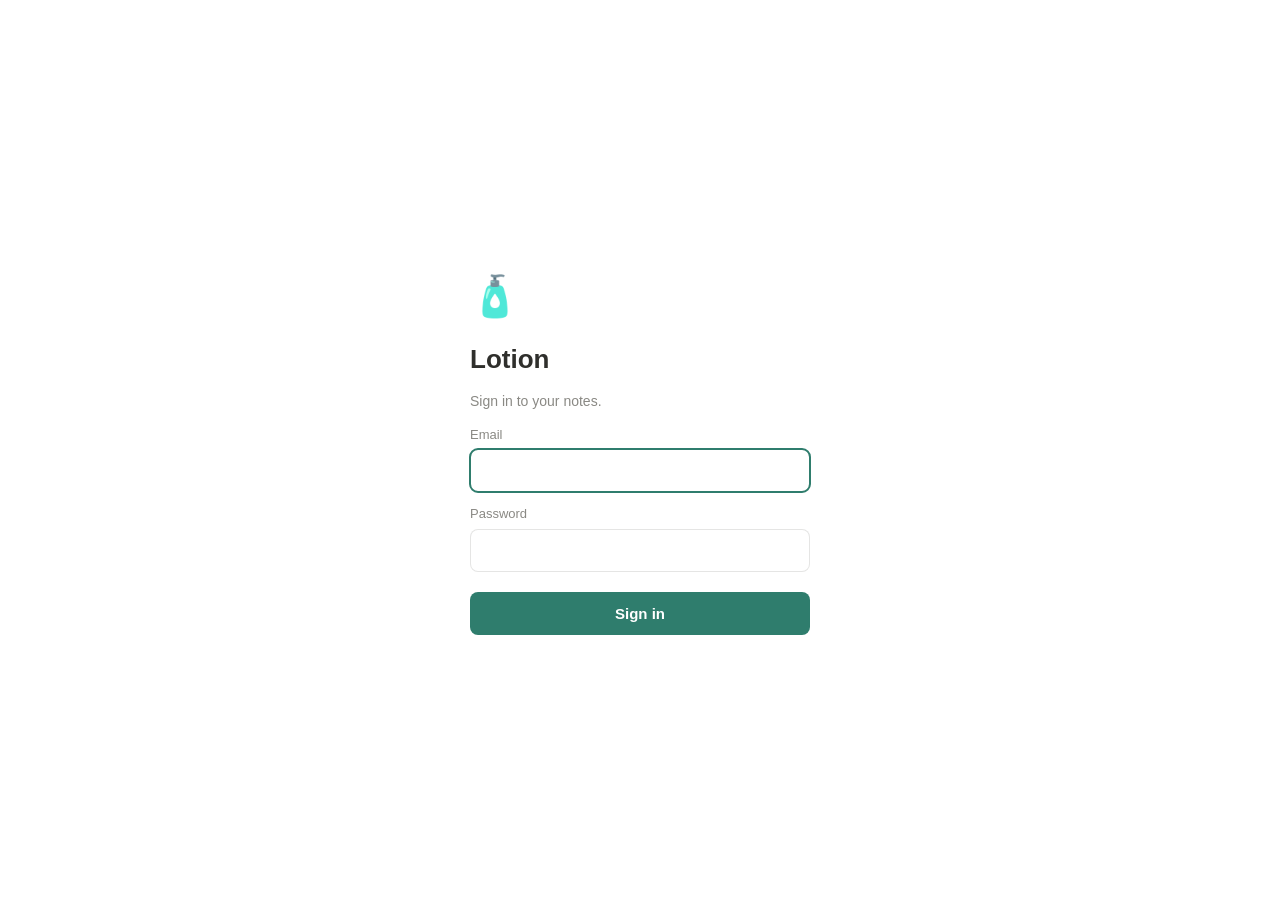
==== index.html @ e7ebaffa "Update Lotion app" ====
<!doctype html>
<html lang="en">
  <head>
    <meta charset="UTF-8" />
    <meta name="viewport" content="width=device-width, initial-scale=1.0" />
    <link rel="icon" href="data:image/svg+xml,<svg xmlns='http://www.w3.org/2000/svg' viewBox='0 0 100 100'><text y='.9em' font-size='90'>🧴</text></svg>" />
    <title>Lotion</title>
    <script>
      try {
        const t = localStorage.getItem('lotion-theme');
        const dark = t ? t === 'dark' : matchMedia('(prefers-color-scheme: dark)').matches;
        document.documentElement.dataset.theme = dark ? 'dark' : 'light';
      } catch {}
    </script>
    <script type="module" crossorigin src="./assets/index-BxfhV-ld.js"></script>
    <link rel="stylesheet" crossorigin href="./assets/index-BoTE_KKt.css">
  </head>
  <body>
    <div id="root"></div>
  </body>
</html>
---- assets/index-BoTE_KKt.css ----
:root{--bg:#fff;--sidebar:#f7f7f5;--text:#2f2f2c;--muted:#8a8984;--hover:#37352f12;--active:#37352f1c;--border:#37352f21;--accent:#2f7d6d;--mark:#fdecc8;--code-bg:#f4f3f0;--shadow:0 8px 28px #0f0f0f24, 0 0 0 1px #0f0f0f0f;--danger:#d1453b;--lightningcss-light:initial;--lightningcss-dark: ;color-scheme:light}:root[data-theme=dark]{--bg:#1d1d1c;--sidebar:#252524;--text:#e8e6e1;--muted:#94928c;--hover:#ffffff0f;--active:#ffffff1a;--border:#ffffff1f;--accent:#5cc0a8;--mark:#5a4a1e;--code-bg:#2b2b29;--shadow:0 8px 28px #00000080, 0 0 0 1px #ffffff14;--danger:#ef7066;--lightningcss-light: ;--lightningcss-dark:initial;color-scheme:dark}*{box-sizing:border-box}html,body,#root{height:100%;margin:0}body{background:var(--bg);color:var(--text);-webkit-font-smoothing:antialiased;font:15px/1.55 -apple-system,BlinkMacSystemFont,Segoe UI,Roboto,Helvetica,Arial,sans-serif}button{font:inherit;color:inherit;cursor:pointer;background:0 0;border:0;padding:0}kbd{color:var(--muted);border:1px solid var(--border);border-radius:4px;padding:0 4px;font:11px ui-monospace,monospace}.app{height:100%;display:flex}.sidebar{background:var(--sidebar);border-right:1px solid var(--border);-webkit-user-select:none;user-select:none;flex-shrink:0;width:260px;padding:10px 6px 40px;font-size:14px;overflow-y:auto}.sidebar-head{justify-content:space-between;align-items:center;padding:4px 8px 10px;display:flex}.brand{font-weight:650}.side-btn{width:100%;color:var(--muted);border-radius:6px;align-items:center;gap:6px;padding:4px 10px;display:flex}.side-btn:hover{background:var(--hover)}.side-btn kbd{margin-left:auto}.side-label{color:var(--muted);padding:16px 10px 4px;font-size:12px;font-weight:600}.tree,.tree ul{margin:0;padding:0;list-style:none}.tree-row{cursor:pointer;border-radius:6px;align-items:center;gap:4px;height:30px;padding-right:4px;display:flex;position:relative}.tree-row:hover{background:var(--hover)}.tree-row.active{background:var(--active);font-weight:550}.tree-row.dragging{opacity:.4}.tree-row.drop-inside{background:color-mix(in srgb, var(--accent) 22%, transparent)}.tree-row.drop-before{box-shadow:inset 0 2px 0 var(--accent)}.tree-row.drop-after{box-shadow:inset 0 -2px 0 var(--accent)}.tree-icon{text-align:center;flex-shrink:0;width:20px}.tree-title{white-space:nowrap;text-overflow:ellipsis;flex:1;min-width:0;overflow:hidden}.tree-empty{color:var(--muted);height:26px;font-size:13px;line-height:26px}.icon-btn{width:22px;height:22px;color:var(--muted);border-radius:4px;flex-shrink:0;place-items:center;font-size:15px;display:inline-grid}.icon-btn:hover{background:var(--active);color:var(--text)}.chevron span{font-size:18px;line-height:1;transition:transform .12s;display:inline-block}.row-actions{gap:2px;display:none}.tree-row:hover .row-actions,.tree-row:focus-within .row-actions{display:flex}.rename-input{min-width:0;font:inherit;color:inherit;background:var(--bg);border:1px solid var(--accent);border-radius:4px;outline:none;flex:1;padding:1px 4px}.menu{z-index:20;background:var(--bg);box-shadow:var(--shadow);border-radius:8px;min-width:150px;padding:4px;font-weight:400;position:absolute;top:30px;right:4px}.menu button{text-align:left;border-radius:5px;width:100%;padding:6px 10px;display:block}.menu button:hover{background:var(--hover)}.menu .danger{color:var(--danger)}.main{flex:1;min-width:0;overflow-y:auto}.crumbs{z-index:5;background:var(--bg);flex-wrap:wrap;padding:10px 16px;font-size:14px;display:flex;position:sticky;top:0}.crumbs button{border-radius:4px;padding:2px 6px}.crumbs button:hover{background:var(--hover)}.crumbs .sep{color:var(--muted);margin:0 2px}.page-body{max-width:760px;margin:0 auto;padding:48px 56px 30vh}.page-icon-row{min-height:32px;position:relative}.page-icon{border-radius:8px;padding:2px 4px;font-size:64px;line-height:1.1}.page-icon:hover{background:var(--hover)}.ghost-btn{color:var(--muted);opacity:0;border-radius:6px;padding:4px 8px;font-size:14px;transition:opacity .15s}.page-body:hover .ghost-btn,.ghost-btn:focus{opacity:1}.ghost-btn:hover{background:var(--hover)}.emoji-picker{z-index:20;background:var(--bg);width:320px;box-shadow:var(--shadow);border-radius:10px;grid-template-columns:repeat(8,1fr);gap:2px;padding:8px;display:grid;position:absolute;top:100%;left:0}.emoji-picker button{border-radius:6px;padding:3px 0;font-size:22px}.emoji-picker button:hover{background:var(--hover)}.emoji-picker .remove{color:var(--muted);grid-column:1/-1;padding:6px;font-size:13px}.title{resize:none;field-sizing:content;width:100%;color:var(--text);background:0 0;border:0;outline:none;margin:8px 0 12px;padding:0;font-family:inherit;font-size:40px;font-weight:700;line-height:1.2;display:block;overflow:hidden}.title::placeholder{color:var(--muted);opacity:.5}.loading,.empty{color:var(--muted);text-align:center;padding:60px}.btn{background:var(--accent);color:#fff;border-radius:8px;margin-top:8px;padding:8px 16px}.prose{outline:none;min-height:200px}.prose>*+*{margin-top:4px}.prose p{margin:0;padding:3px 0}.prose h1,.prose h2,.prose h3{margin:1.4em 0 4px;font-weight:650;line-height:1.3}.prose h1{font-size:30px}.prose h2{font-size:23px}.prose h3{font-size:19px}.prose ul,.prose ol{margin:2px 0;padding-left:1.6em}.prose ul[data-type=taskList]{padding-left:2px;list-style:none}.prose ul[data-type=taskList] li{align-items:flex-start;gap:8px;display:flex}.prose ul[data-type=taskList] li>label{-webkit-user-select:none;user-select:none;padding-top:5px}.prose ul[data-type=taskList] li>label input{width:16px;height:16px;accent-color:var(--accent);cursor:pointer}.prose ul[data-type=taskList] li>div{flex:1}.prose ul[data-type=taskList] li[data-checked=true]>div{color:var(--muted);text-decoration:line-through}.prose blockquote{border-left:3px solid var(--text);margin:6px 0;padding:2px 0 2px 14px}.prose pre{background:var(--code-bg);border-radius:6px;margin:8px 0;padding:14px 16px;font:13.5px/1.5 ui-monospace,SFMono-Regular,Menlo,monospace;overflow-x:auto}.prose code{font-family:ui-monospace,SFMono-Regular,Menlo,monospace;font-size:.88em}.prose :not(pre)>code{background:var(--code-bg);color:var(--danger);border-radius:4px;padding:2px 4px}.prose hr{border:0;border-top:1px solid var(--border);margin:16px 0}.prose img{border-radius:6px;max-width:100%;margin:8px 0;display:block}.prose img.ProseMirror-selectednode{outline:2px solid var(--accent)}.prose a{color:inherit;text-decoration:underline;-webkit-text-decoration-color:var(--muted);text-decoration-color:var(--muted)}.prose table{border-collapse:collapse;table-layout:fixed;width:100%;margin:10px 0}.prose th,.prose td{border:1px solid var(--border);vertical-align:top;padding:6px 8px;position:relative}.prose th{background:var(--hover);text-align:left;font-weight:600}.prose .selectedCell:after{content:"";background:color-mix(in srgb, var(--accent) 18%, transparent);pointer-events:none;position:absolute;inset:0}.prose .tableWrapper{overflow-x:auto}.prose p.is-empty:before,.prose h1.is-empty:before,.prose h2.is-empty:before,.prose h3.is-empty:before{content:attr(data-placeholder);color:var(--muted);opacity:.6;float:left;pointer-events:none;height:0}.slash-wrap{z-index:50;position:fixed}.slash-menu{background:var(--bg);width:280px;max-height:320px;box-shadow:var(--shadow);border-radius:10px;padding:6px;overflow-y:auto}.slash-menu button{text-align:left;border-radius:6px;align-items:center;gap:10px;width:100%;padding:5px 8px;display:flex}.slash-menu button.selected{background:var(--hover)}.slash-icon{border:1px solid var(--border);background:var(--bg);border-radius:6px;flex-shrink:0;place-items:center;width:38px;height:38px;font-size:14px;font-weight:600;display:grid}.slash-title{font-size:14px;display:block}.slash-hint{color:var(--muted);font-size:12px;display:block}.slash-none{color:var(--muted);padding:8px;font-size:14px}.overlay{z-index:100;background:#0f0f0f66;justify-content:center;align-items:flex-start;padding:12vh 16px 0;display:flex;position:fixed;inset:0}.search{background:var(--bg);width:100%;max-width:600px;box-shadow:var(--shadow);border-radius:12px;overflow:hidden}.search input{width:100%;color:var(--text);font:inherit;border:0;border-bottom:1px solid var(--border);background:0 0;outline:none;padding:16px 18px;font-size:17px}.results{max-height:50vh;padding:6px;overflow-y:auto}.results:empty{display:none}.results button{text-align:left;border-radius:8px;width:100%;padding:8px 12px;display:block}.results button.selected{background:var(--hover)}.r-title{font-weight:550;display:block}.r-snippet{color:var(--muted);white-space:nowrap;text-overflow:ellipsis;font-size:13px;display:block;overflow:hidden}.r-snippet mark{background:var(--mark);color:var(--text);border-radius:2px}.no-results{color:var(--muted);padding:10px 12px}@media (width<=700px){.sidebar{width:200px}.page-body{padding:24px 16px 30vh}.title{font-size:30px}}.import-box{background:var(--bg);box-shadow:var(--shadow);text-align:center;border-radius:12px;align-self:center;max-width:360px;margin-top:-12vh;padding:28px 32px}.import-box p{margin:6px 0}.muted{color:var(--muted);font-size:14px}.spinner{border:3px solid var(--border);border-top-color:var(--accent);border-radius:50%;width:28px;height:28px;margin:0 auto 12px;animation:.8s linear infinite spin}@keyframes spin{to{transform:rotate(360deg)}}.prose a[href^="#/"]{cursor:pointer;color:var(--accent);text-decoration-color:currentColor}.crumbs{align-items:center}.share{margin-left:auto;position:relative}.share-btn{border-radius:6px;padding:3px 10px;font-size:14px}.share-btn:hover{background:var(--hover)}.share-btn.on{color:var(--accent);font-weight:550}.share-panel{z-index:30;background:var(--bg);width:340px;box-shadow:var(--shadow);border-radius:10px;padding:14px;font-size:14px;position:absolute;top:calc(100% + 6px);right:0}.share-row{cursor:pointer;justify-content:space-between;align-items:center;gap:12px;display:flex}.share-row strong{display:block}.share-row .muted{font-size:13px;display:block}.share-row input{width:18px;height:18px;accent-color:var(--accent);flex-shrink:0}.share-link{align-items:center;gap:6px;margin-top:12px;display:flex}.share-link input{min-width:0;font:inherit;color:var(--text);background:var(--hover);border:1px solid var(--border);border-radius:6px;flex:1;padding:5px 8px;font-size:13px}.share-link button,.share-link a{border:1px solid var(--border);color:var(--text);border-radius:6px;padding:5px 8px;font-size:13px;text-decoration:none}.share-link button:hover,.share-link a:hover{background:var(--hover)}.small{margin:10px 0 0;font-size:13px}.shared-dot{font-size:11px}.share-status{border-radius:8px;margin-top:12px;padding:8px 10px;font-size:13px;line-height:1.45}.share-status.going{background:var(--hover);color:var(--text);align-items:flex-start;gap:8px;display:flex}.share-status.live{background:color-mix(in srgb, var(--accent) 14%, transparent);color:var(--accent);font-weight:600}.share-status.error{background:color-mix(in srgb, var(--danger) 12%, transparent);color:var(--text)}.share-status.error p{margin:0 0 8px}.share-status.error button{border:1px solid var(--border);background:var(--bg);border-radius:6px;padding:4px 10px;font-size:13px}.share-link button.primary{background:var(--accent);color:#fff;border-color:#0000;font-weight:600}.share-actions{gap:14px;margin-top:10px;font-size:13px;display:flex}.share-actions a,.share-panel .small a{color:var(--accent)}.dot-spinner{border:2px solid var(--border);border-top-color:var(--accent);border-radius:50%;flex-shrink:0;width:12px;height:12px;margin-top:3px;animation:.8s linear infinite spin}.site-status{color:var(--muted);border-radius:6px;align-items:center;gap:6px;padding:4px 10px;font-size:13px;text-decoration:none;display:flex}.site-status:hover{background:var(--hover)}button.site-status{text-align:left;cursor:pointer;width:100%;font:inherit;color:var(--danger);background:0 0;border:0;font-size:13px}.signin-wrap{background:var(--bg);place-items:center;min-height:100vh;padding:16px;display:grid}.signin{flex-direction:column;gap:12px;width:100%;max-width:340px;display:flex}.signin h1{margin:0;font-size:26px}.signin p{margin:0}.signin-logo{font-size:40px}.signin label{color:var(--muted);flex-direction:column;gap:4px;font-size:13px;display:flex}.signin input{font:inherit;border:1px solid var(--border);background:var(--bg);color:var(--text);border-radius:8px;padding:9px 11px;font-size:15px}.signin input:focus{outline:2px solid var(--accent);outline-offset:-1px}.signin-error{color:var(--danger);font-size:14px}.btn.primary{background:var(--accent);color:#fff;border-color:#0000;font-weight:600}.btn.primary:disabled{opacity:.7}.signin .btn{padding:10px;font-size:15px}.sign-out{color:var(--muted);margin-top:16px}.move-online{text-align:left;border:1px solid var(--border);border-radius:12px;max-width:460px;margin:60px auto 0;padding:20px 24px}.move-online h2{margin:0 0 8px}.trash{max-width:560px}.trash-head{border-bottom:1px solid var(--border);align-items:baseline;gap:10px;padding:14px 16px;display:flex}.trash-head .icon-btn{margin-left:auto}.trash-row{border-radius:8px;align-items:center;gap:8px;padding:8px 12px;display:flex}.trash-row:hover{background:var(--hover)}.trash-row .r-title{flex:1;min-width:0}.trash-row button,.trash-foot button{border:1px solid var(--border);background:var(--bg);color:var(--text);white-space:nowrap;border-radius:6px;padding:4px 10px;font-size:13px}.trash-row button.danger,.trash-foot button.danger{color:var(--danger)}.trash-foot{border-top:1px solid var(--border);text-align:right;padding:10px 16px}.trash-btn{margin-top:16px}.trash-btn+.sign-out{margin-top:0}.toast{z-index:120;background:var(--text);color:var(--bg);box-shadow:var(--shadow);border-radius:10px;align-items:center;gap:14px;max-width:calc(100vw - 32px);padding:10px 14px;font-size:14px;display:flex;position:fixed;bottom:24px;left:50%;transform:translate(-50%)}.toast button{color:inherit;cursor:pointer;background:0 0;border:0;font-size:14px;font-weight:650;text-decoration:underline}.results .trash-row button{text-align:center;flex-shrink:0;width:auto;display:inline-block}.trash-row .r-title{text-overflow:ellipsis;white-space:nowrap;overflow:hidden}.dbv{margin-top:8px}.dbv-bar{border-bottom:1px solid var(--border);flex-wrap:wrap;justify-content:space-between;align-items:center;gap:8px;margin-bottom:8px;padding-bottom:6px;display:flex}.dbv-tabs{flex-wrap:wrap;align-items:center;gap:2px;display:flex}.dbv-tabs button{color:var(--muted);border-radius:6px;padding:4px 9px;font-size:14px}.dbv-tabs button:hover{background:var(--hover)}.dbv-tabs button.on{color:var(--text);box-shadow:inset 0 -2px 0 var(--text);border-radius:6px 6px 0 0;font-weight:600}.dbv-add-view{position:relative}.dbv-tools{flex-wrap:wrap;align-items:center;gap:8px;display:flex}.dbv-filter{font:inherit;border:1px solid var(--border);background:var(--bg);color:var(--text);border-radius:6px;width:130px;padding:4px 8px;font-size:13px}.dbv-pick{color:var(--muted);align-items:center;gap:6px;font-size:13px;display:flex}.dbv-pick select{font:inherit;border:1px solid var(--border);background:var(--bg);color:var(--text);border-radius:6px;padding:3px 6px;font-size:13px}.dbv-ghost{color:var(--muted);border-radius:6px;padding:4px 8px;font-size:13px}.btn.dbv-new{margin-top:0;padding:5px 12px;font-size:14px}.dbv-empty{padding:24px 4px}.dbv-scroll{overflow-x:auto}.dbv-table{border-collapse:collapse;min-width:100%;font-size:14px}.dbv-table th,.dbv-table td{border-bottom:1px solid var(--border);border-right:1px solid var(--border);text-align:left;vertical-align:top;min-width:120px;padding:0;position:relative}.dbv-table th:last-child,.dbv-table td:last-child{border-right:0;min-width:40px}.dbv-table th{color:var(--muted);font-weight:500}.dbv-table th.name-col{min-width:220px;padding:6px 8px}.th-btn{text-align:left;width:100%;color:var(--muted);white-space:nowrap;padding:6px 8px;font-size:14px}.th-btn:hover,.cell:hover,.row-open:hover{background:var(--hover)}.row-open{text-align:left;gap:6px;width:100%;padding:6px 8px;font-weight:550;display:flex}.row-open span{text-decoration:underline;-webkit-text-decoration-color:var(--border);text-decoration-color:var(--border);text-underline-offset:3px}.cell{text-align:left;flex-wrap:wrap;align-items:center;gap:4px;width:100%;min-height:32px;padding:6px 8px;display:flex}.cell-input{font:inherit;border:1px solid var(--accent);background:var(--bg);width:100%;color:var(--text);border-radius:4px;padding:5px 8px;font-size:14px}td>input[type=checkbox]{margin:9px 10px}td>input[type=date].cell-input{background:0 0;border-color:#0000}td>input[type=date].cell-input:hover{background:var(--hover)}.empty-val{opacity:.6;font-size:13px}.dbv-add-row{text-align:left;width:100%;color:var(--muted);border-radius:6px;padding:7px 8px;font-size:14px;display:block}.dbv-add-row:hover{background:var(--hover)}.dbv-list-row{border-bottom:1px solid var(--border);text-align:left;justify-content:space-between;gap:12px;width:100%;padding:8px;display:flex}.dbv-list-row:hover{background:var(--hover)}.dbv-list-row .t{font-weight:550}.pills{flex-wrap:wrap;justify-content:flex-end;align-items:center;gap:6px;display:flex}.dbv-board{align-items:flex-start;gap:12px;padding-bottom:12px;display:flex;overflow-x:auto}.dbv-col{background:var(--hover);border-radius:10px;flex:0 0 250px;min-height:80px;padding:8px}.dbv-col.over{outline:2px solid var(--accent)}.dbv-col-head{align-items:center;gap:8px;padding:2px 4px 8px;font-size:13px;display:flex}.dbv-card{text-align:left;background:var(--bg);width:100%;box-shadow:0 1px 2px #00000014, 0 0 0 1px var(--border);cursor:grab;border-radius:8px;flex-direction:column;align-items:flex-start;gap:4px;margin-bottom:6px;padding:9px 10px;display:flex}.dbv-card .t{font-size:14px;font-weight:550}.dbv-cal-head{justify-content:space-between;align-items:center;margin-bottom:8px;display:flex}.dbv-cal-head button{border-radius:6px;padding:3px 9px;font-size:14px}.dbv-cal-head button:hover{background:var(--hover)}.dbv-cal-grid{border-top:1px solid var(--border);border-left:1px solid var(--border);grid-template-columns:repeat(7,minmax(0,1fr));display:grid}.dbv-cal-grid .dow{color:var(--muted);border-right:1px solid var(--border);border-bottom:1px solid var(--border);padding:4px 6px;font-size:12px}.dbv-cal-grid .day{border-right:1px solid var(--border);border-bottom:1px solid var(--border);min-height:92px;padding:4px;font-size:13px;overflow:hidden}.dbv-cal-grid .day.other{background:var(--hover);color:var(--muted)}.dbv-cal-grid .day.today .day-head span{background:var(--danger);color:#fff;border-radius:10px;padding:0 6px}.day-head{justify-content:space-between;display:flex}.day-add{opacity:0;border-radius:4px;padding:0 4px;font-size:13px}.day:hover .day-add{opacity:1}.dbv-chip{text-align:left;background:var(--bg);width:100%;box-shadow:0 0 0 1px var(--border);white-space:nowrap;text-overflow:ellipsis;border-radius:4px;margin-top:3px;padding:2px 6px;font-size:12px;display:block;overflow:hidden}.popover{z-index:60;background:var(--bg);min-width:220px;max-height:320px;box-shadow:var(--shadow);border-radius:8px;flex-direction:column;gap:2px;padding:6px;font-weight:400;display:flex;position:absolute;top:100%;left:0;overflow-y:auto}.popover>button{text-align:left;color:var(--text);border-radius:6px;align-items:center;gap:6px;padding:5px 8px;font-size:14px;display:flex}.popover>button:hover,.popover>button.picked{background:var(--hover)}.popover>button.danger{color:var(--danger);margin-top:4px}.pop-label{color:var(--muted);padding:6px 8px 2px;font-size:12px}.tag{white-space:nowrap;border-radius:4px;padding:0 7px;font-size:12.5px;line-height:1.5;display:inline-block}.tag-gray{color:#45443f;background:#e8e7e4}.tag-brown{color:#5c3b23;background:#eee0d6}.tag-orange{color:#7a3c0a;background:#fbe1cb}.tag-yellow{color:#6b5310;background:#f8edc1}.tag-green{color:#1f5b3a;background:#d7ecdf}.tag-blue{color:#1c4a73;background:#d5e6f5}.tag-purple{color:#4d2c74;background:#e7dcf3}.tag-pink{color:#712c50;background:#f6dbe8}.tag-red{color:#7d241c;background:#f8d9d6}[data-theme=dark] .tag-gray{color:#d7d5cf;background:#3a3a37}[data-theme=dark] .tag-brown{color:#e7cdb9;background:#4a3527}[data-theme=dark] .tag-orange{color:#f4c9a2;background:#5a3416}[data-theme=dark] .tag-yellow{color:#f0dc95;background:#554512}[data-theme=dark] .tag-green{color:#b5e0c4;background:#1f4630}[data-theme=dark] .tag-blue{color:#b6d4f0;background:#1d3c5a}[data-theme=dark] .tag-purple{color:#d6c2f0;background:#3c2a55}[data-theme=dark] .tag-pink{color:#f0c0d8;background:#55253d}[data-theme=dark] .tag-red{color:#f3bcb6;background:#5a2420}.row-props{border-bottom:1px solid var(--border);flex-direction:column;gap:2px;margin:4px 0 18px;padding-bottom:12px;display:flex}.row-prop{grid-template-columns:160px 1fr;align-items:start;font-size:14px;display:grid;position:relative}.row-prop-name{color:var(--muted);padding:6px 4px}.row-prop-val{position:relative}.row-prop-val>input[type=checkbox]{margin:9px 8px}.db-suggest{background:var(--hover);border-radius:10px;flex-wrap:wrap;align-items:center;gap:12px;margin:8px 0 16px;padding:12px 14px;font-size:14px;display:flex}.db-suggest .btn{margin-top:0}.db-make{margin:6px 0 10px}.fav-btn{color:var(--muted);border-radius:6px;margin-left:auto;padding:0 6px;font-size:17px}.fav-btn.on{color:#d9a400}.fav-btn:hover{background:var(--hover)}.title-static{margin:8px 0 6px;font-size:38px}.tasks-group{margin-top:22px}.tasks-group h3{margin:0 0 6px;font-size:15px}.tasks-group h3.overdue{color:var(--danger)}.task-row{border-bottom:1px solid var(--border);flex-wrap:wrap;align-items:center;gap:10px;padding:6px 4px;display:flex}.task-title{text-align:left;flex:1;min-width:160px;font-weight:550}.task-title:hover{text-decoration:underline}.task-db{margin-left:auto}.task-dot{border:1.5px solid var(--border);border-radius:50%;width:13px;height:13px}.side-btn.active{background:var(--active)}@media (width<=700px){.row-prop{grid-template-columns:110px 1fr}.dbv-col{flex-basis:220px}.dbv-cal-grid .day{min-height:64px}}.fav-btn+.share{margin-left:4px}.side-section{margin-top:2px}.side-label{align-items:center;display:flex}.side-label-btn{font:inherit;color:inherit;border-radius:4px;align-items:center;gap:4px;margin-left:-4px;padding:1px 4px;display:flex}.side-label-btn:hover{background:var(--hover)}.side-label .caret{opacity:0;font-size:10px}.side-label:hover .caret{opacity:1}.side-add{opacity:0;width:20px;height:20px;margin-left:auto;font-size:13px}.side-label:hover .side-add,.side-add:focus{opacity:1}.side-hint{color:var(--muted);padding:2px 10px 6px;font-size:12.5px;line-height:1.4}.chevron.invisible{visibility:hidden}.upcoming-row .up-date{color:var(--muted);flex-shrink:0;width:44px;padding-left:4px;font-size:11.5px}.side-foot{margin-top:auto;padding-top:14px}.customize{position:relative}.customize-menu{inset:auto 4px 32px}.check-row{cursor:pointer;border-radius:6px;align-items:center;gap:8px;padding:5px 8px;font-size:14px;display:flex}.check-row:hover{background:var(--hover)}.check-row input{accent-color:var(--accent)}.home .home-actions{grid-template-columns:repeat(auto-fill,minmax(170px,1fr));gap:8px;margin:18px 0 26px;display:grid}.home-actions button{text-align:left;box-shadow:0 0 0 1px var(--border);border-radius:10px;align-items:center;gap:8px;padding:12px;font-size:14px;display:flex}.home-actions button:hover:not(:disabled){background:var(--hover)}.home-actions button:disabled{opacity:.5}.home-h{color:var(--muted);margin:0 0 8px;font-size:13px;font-weight:600}.home-h.overdue{color:var(--danger)}.home-cards{grid-template-columns:repeat(auto-fill,minmax(140px,1fr));gap:10px;margin-bottom:26px;display:grid}.home-card{box-shadow:0 0 0 1px var(--border);text-align:left;border-radius:10px;flex-direction:column;align-items:flex-start;gap:6px;min-height:96px;padding:12px;display:flex}.home-card:hover{background:var(--hover)}.hc-icon{font-size:22px}.hc-title{-webkit-line-clamp:2;-webkit-box-orient:vertical;font-size:14px;font-weight:600;display:-webkit-box;overflow:hidden}.hc-sub{color:var(--muted);margin-top:auto;font-size:12px}.home-cols{grid-template-columns:1fr 1fr;gap:24px;display:grid}.home-line{text-align:left;border-bottom:1px solid var(--border);align-items:baseline;gap:10px;width:100%;padding:6px 4px;font-size:14px;display:flex}.home-line:hover{background:var(--hover)}.hl-date{width:92px;color:var(--muted);flex-shrink:0;font-size:12.5px}.hl-date.overdue{color:var(--danger)}.hl-title{text-overflow:ellipsis;white-space:nowrap;flex:1;min-width:0;overflow:hidden}.page-body.wide{max-width:980px}.lib-bar{flex-wrap:wrap;align-items:center;gap:10px;margin:12px 0 14px;display:flex}.lib-row{text-align:left;border-bottom:1px solid var(--border);grid-template-columns:minmax(0,2fr) minmax(0,2fr) 110px 100px;align-items:baseline;gap:12px;width:100%;padding:7px 6px;font-size:14px;display:grid}.lib-row:hover{background:var(--hover)}.lib-name,.lib-path{text-overflow:ellipsis;white-space:nowrap;overflow:hidden}.time-cell{font-variant-numeric:tabular-nums;align-items:center;gap:6px;padding:4px 6px;font-size:13.5px;display:inline-flex}.timer-btn{width:22px;height:22px;box-shadow:0 0 0 1px var(--border);color:var(--accent);border-radius:50%;font-size:10px}.timer-btn.on{background:var(--danger);color:#fff;box-shadow:none}.timer-reset{border-radius:4px;padding:0 3px;font-size:13px}.timer-reset:hover{background:var(--hover)}.dbv-table tfoot td{border-top:1px solid var(--border);padding:6px 8px}.dbv-cap{width:52px;font:inherit;border:1px solid var(--border);background:var(--bg);color:var(--text);border-radius:6px;margin-left:6px;padding:2px 4px}.dbv-work{margin-top:8px}.work-row{text-align:left;border-bottom:1px solid var(--border);grid-template-columns:minmax(110px,1.2fr) minmax(140px,2fr) 70px 100px 60px 80px;align-items:center;gap:12px;width:100%;padding:8px 6px;font-size:14px;display:grid}button.work-row:hover{background:var(--hover)}.work-head{cursor:default}.work-bar{background:var(--hover);border-radius:5px;height:20px;position:relative;overflow:hidden}.work-fill{background:color-mix(in srgb, var(--accent) 45%, transparent);position:absolute;inset:0 auto 0 0}.work-row.over .work-fill{background:color-mix(in srgb, var(--danger) 55%, transparent);width:100%!important}.work-num{padding-left:8px;font-size:12.5px;font-weight:600;line-height:20px;position:relative}.work-row .overdue{color:var(--danger);font-weight:600}.work-items{padding:4px 0 10px 18px}@media (width<=700px){.home-cols{grid-template-columns:1fr}.lib-row{grid-template-columns:1fr;gap:2px}.work-row{grid-template-columns:1fr 1.4fr 50px}.work-row>:nth-child(n+4){display:none}}.sidebar{flex-direction:column;display:flex}.sidebar>*{flex-shrink:0}.prose video{background:#000;border-radius:6px;width:100%;max-height:70vh;margin:8px 0;display:block}.prose .embed{aspect-ratio:16/9;background:#000;border-radius:6px;margin:8px 0;position:relative;overflow:hidden}.prose .embed iframe{border:0;width:100%;height:100%;position:absolute;inset:0}.prose .embed-bad{aspect-ratio:auto;background:var(--hover);color:var(--muted);padding:12px}.prose video.ProseMirror-selectednode,.prose .embed.ProseMirror-selectednode{outline:2px solid var(--accent)}.rec-bar{z-index:90;background:var(--bg);max-width:min(860px,100vw - 32px);box-shadow:var(--shadow);border-radius:12px;flex-wrap:wrap;align-items:center;gap:12px;padding:10px 14px;font-size:14px;display:flex;position:fixed;bottom:18px;left:50%;transform:translate(-50%)}.rec-bar .btn{margin-top:0;padding:6px 12px}.rec-title{text-align:left;font-weight:600}.rec-hint{color:var(--muted);font-size:12.5px}.rec-dot{background:var(--danger);border-radius:50%;width:10px;height:10px;animation:1.4s infinite rec-pulse}@keyframes rec-pulse{50%{opacity:.3}}.spinner.small{border-width:2px;width:16px;height:16px;margin:0}.meet-prompt{z-index:95;background:var(--bg);width:min(380px,100vw - 32px);box-shadow:var(--shadow);border-radius:12px;padding:14px 16px;font-size:14px;position:fixed;bottom:18px;right:18px}.meet-prompt p{margin:8px 0;line-height:1.45}.mp-actions{flex-wrap:wrap;align-items:center;gap:8px;margin-top:10px;display:flex}.mp-actions .btn{margin-top:0}.cal-panel{margin-bottom:26px}.cal-panel .home-h{align-items:center;display:flex}.cal-tools{gap:4px;margin-left:auto;display:flex}.cal-line{align-items:center}.rec-btn{margin-left:4px;font-size:15px}.fav-btn.rec-btn{margin-left:0}.fav-btn+.rec-btn{margin-left:2px}a.dbv-ghost{text-decoration:none;display:inline-block}.dbv-ghost:hover{background:var(--hover)}.chat-tools{gap:4px;margin-left:auto;display:flex}.chat-list{z-index:20;background:var(--bg);border:1px solid var(--border);width:320px;max-height:60vh;box-shadow:var(--shadow);border-radius:10px;padding:6px;position:fixed;top:44px;right:16px;overflow:auto}.chat-list-row{border-radius:6px;align-items:center;display:flex}.chat-list-row:hover{background:var(--hover)}.chat-list-title{text-align:left;text-overflow:ellipsis;white-space:nowrap;flex:1;padding:6px 8px;overflow:hidden}.chat-body{padding-bottom:180px}.chat-empty{margin-top:8vh}.chat-suggest{flex-wrap:wrap;gap:8px;margin-top:16px;display:flex}.btn.ghost{color:var(--text);border:1px solid var(--border);background:0 0;margin-top:0;font-size:14px}.btn.ghost:hover{background:var(--hover)}.chat-msg{margin:0 0 18px;line-height:1.6}.chat-msg.user p{background:var(--hover);white-space:pre-wrap;border-radius:12px;margin:0;padding:8px 14px;display:inline-block}.chat-msg.user{text-align:right}.chat-msg.error{color:var(--danger)}.chat-answer{overflow-wrap:anywhere}.chat-answer p{margin:0 0 10px}.chat-answer ul,.chat-answer ol{margin:0 0 10px;padding-left:22px}.chat-answer h4{margin:14px 0 6px;font-size:15px}.chat-answer code{background:var(--code-bg);border-radius:4px;padding:1px 4px;font-size:.9em}.chat-link{color:var(--accent);font:inherit;padding:0;text-decoration:underline}.chat-sources{flex-wrap:wrap;align-items:center;gap:6px;margin-top:4px;display:flex}.chat-chip{border:1px solid var(--border);color:var(--muted);border-radius:999px;padding:2px 10px;font-size:12px}.chat-chip:hover{background:var(--hover)}.chat-input{background:var(--bg);grid-template-columns:1fr auto;align-items:end;gap:8px;max-width:760px;margin:0 auto;padding:12px 56px 16px;display:grid;position:sticky;bottom:0}.chat-input textarea{resize:none;border:1px solid var(--border);font:inherit;background:var(--bg);color:var(--text);border-radius:10px;padding:10px 12px}.chat-input .btn{margin:0}.chat-note{grid-column:1/-1;margin:0}@media (width<=700px){.chat-input{padding:10px 16px}}.chat-table{margin:0 0 12px;overflow-x:auto}.chat-table table{border-collapse:collapse;font-size:14px}.chat-table th,.chat-table td{border:1px solid var(--border);text-align:left;vertical-align:top;padding:5px 8px}.chat-table th{background:var(--hover);font-weight:600}
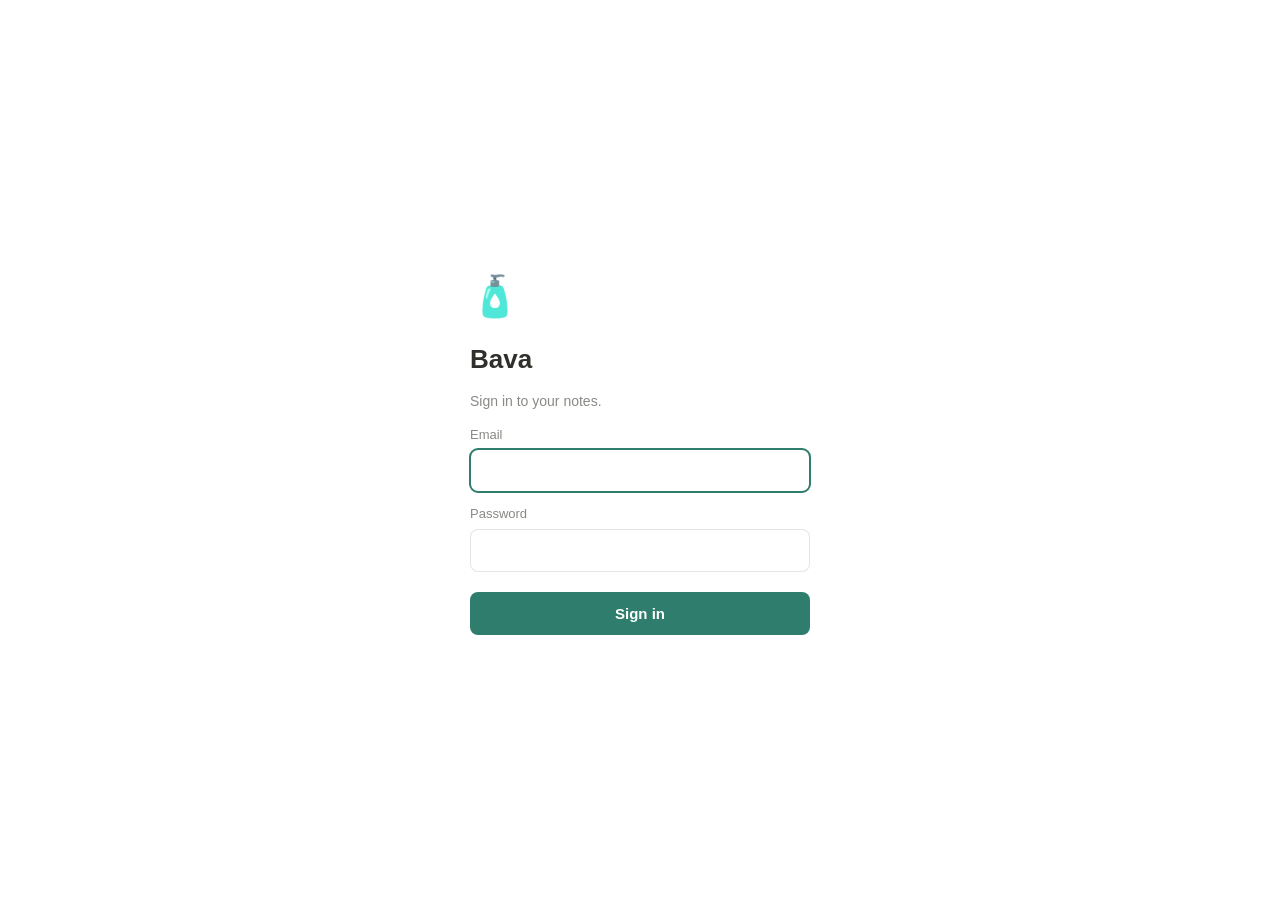
==== commit b6005c46: "Update Bava app" ====
--- a/index.html
+++ b/index.html
@@ -4,7 +4,7 @@
     <meta charset="UTF-8" />
     <meta name="viewport" content="width=device-width, initial-scale=1.0" />
     <link rel="icon" href="data:image/svg+xml,<svg xmlns='http://www.w3.org/2000/svg' viewBox='0 0 100 100'><text y='.9em' font-size='90'>🧴</text></svg>" />
-    <title>Lotion</title>
+    <title>Bava</title>
     <script>
       try {
         const t = localStorage.getItem('lotion-theme');
@@ -12,8 +12,8 @@
         document.documentElement.dataset.theme = dark ? 'dark' : 'light';
       } catch {}
     </script>
-    <script type="module" crossorigin src="./assets/index-BxfhV-ld.js"></script>
-    <link rel="stylesheet" crossorigin href="./assets/index-BoTE_KKt.css">
+    <script type="module" crossorigin src="./assets/index-BcwdCtlz.js"></script>
+    <link rel="stylesheet" crossorigin href="./assets/index-BFUiFNcL.css">
   </head>
   <body>
     <div id="root"></div>
--- a/assets/index-BFUiFNcL.css
+++ b/assets/index-BFUiFNcL.css
@@ -0,0 +1 @@
+:root{--bg:#fff;--sidebar:#f7f7f5;--text:#2f2f2c;--muted:#8a8984;--hover:#37352f12;--active:#37352f1c;--border:#37352f21;--accent:#2f7d6d;--mark:#fdecc8;--code-bg:#f4f3f0;--shadow:0 8px 28px #0f0f0f24, 0 0 0 1px #0f0f0f0f;--danger:#d1453b;--lightningcss-light:initial;--lightningcss-dark: ;color-scheme:light}:root[data-theme=dark]{--bg:#1d1d1c;--sidebar:#252524;--text:#e8e6e1;--muted:#94928c;--hover:#ffffff0f;--active:#ffffff1a;--border:#ffffff1f;--accent:#5cc0a8;--mark:#5a4a1e;--code-bg:#2b2b29;--shadow:0 8px 28px #00000080, 0 0 0 1px #ffffff14;--danger:#ef7066;--lightningcss-light: ;--lightningcss-dark:initial;color-scheme:dark}*{box-sizing:border-box}html,body,#root{height:100%;margin:0}body{background:var(--bg);color:var(--text);-webkit-font-smoothing:antialiased;font:15px/1.55 -apple-system,BlinkMacSystemFont,Segoe UI,Roboto,Helvetica,Arial,sans-serif}button{font:inherit;color:inherit;cursor:pointer;background:0 0;border:0;padding:0}kbd{color:var(--muted);border:1px solid var(--border);border-radius:4px;padding:0 4px;font:11px ui-monospace,monospace}.app{height:100%;display:flex}.sidebar{background:var(--sidebar);border-right:1px solid var(--border);-webkit-user-select:none;user-select:none;flex-shrink:0;width:260px;padding:10px 6px 40px;font-size:14px;overflow-y:auto}.sidebar-head{justify-content:space-between;align-items:center;padding:4px 8px 10px;display:flex}.brand{font-weight:650}.side-btn{width:100%;color:var(--muted);border-radius:6px;align-items:center;gap:6px;padding:4px 10px;display:flex}.side-btn:hover{background:var(--hover)}.side-btn kbd{margin-left:auto}.side-label{color:var(--muted);padding:16px 10px 4px;font-size:12px;font-weight:600}.tree,.tree ul{margin:0;padding:0;list-style:none}.tree-row{cursor:pointer;border-radius:6px;align-items:center;gap:4px;height:30px;padding-right:4px;display:flex;position:relative}.tree-row:hover{background:var(--hover)}.tree-row.active{background:var(--active);font-weight:550}.tree-row.dragging{opacity:.4}.tree-row.drop-inside{background:color-mix(in srgb, var(--accent) 22%, transparent)}.tree-row.drop-before{box-shadow:inset 0 2px 0 var(--accent)}.tree-row.drop-after{box-shadow:inset 0 -2px 0 var(--accent)}.tree-icon{text-align:center;flex-shrink:0;width:20px}.tree-title{white-space:nowrap;text-overflow:ellipsis;flex:1;min-width:0;overflow:hidden}.tree-empty{color:var(--muted);height:26px;font-size:13px;line-height:26px}.icon-btn{width:22px;height:22px;color:var(--muted);border-radius:4px;flex-shrink:0;place-items:center;font-size:15px;display:inline-grid}.icon-btn:hover{background:var(--active);color:var(--text)}.chevron span{font-size:18px;line-height:1;transition:transform .12s;display:inline-block}.row-actions{gap:2px;display:none}.tree-row:hover .row-actions,.tree-row:focus-within .row-actions{display:flex}.rename-input{min-width:0;font:inherit;color:inherit;background:var(--bg);border:1px solid var(--accent);border-radius:4px;outline:none;flex:1;padding:1px 4px}.menu{z-index:20;background:var(--bg);box-shadow:var(--shadow);border-radius:8px;min-width:150px;padding:4px;font-weight:400;position:absolute;top:30px;right:4px}.menu button{text-align:left;border-radius:5px;width:100%;padding:6px 10px;display:block}.menu button:hover{background:var(--hover)}.menu .danger{color:var(--danger)}.main{flex:1;min-width:0;overflow-y:auto}.crumbs{z-index:5;background:var(--bg);flex-wrap:wrap;padding:10px 16px;font-size:14px;display:flex;position:sticky;top:0}.crumbs button{border-radius:4px;padding:2px 6px}.crumbs button:hover{background:var(--hover)}.crumbs .sep{color:var(--muted);margin:0 2px}.page-body{max-width:760px;margin:0 auto;padding:48px 56px 30vh}.page-icon-row{min-height:32px;position:relative}.page-icon{border-radius:8px;padding:2px 4px;font-size:64px;line-height:1.1}.page-icon:hover{background:var(--hover)}.ghost-btn{color:var(--muted);opacity:0;border-radius:6px;padding:4px 8px;font-size:14px;transition:opacity .15s}.page-body:hover .ghost-btn,.ghost-btn:focus{opacity:1}.ghost-btn:hover{background:var(--hover)}.emoji-picker{z-index:20;background:var(--bg);width:320px;box-shadow:var(--shadow);border-radius:10px;grid-template-columns:repeat(8,1fr);gap:2px;padding:8px;display:grid;position:absolute;top:100%;left:0}.emoji-picker button{border-radius:6px;padding:3px 0;font-size:22px}.emoji-picker button:hover{background:var(--hover)}.emoji-picker .remove{color:var(--muted);grid-column:1/-1;padding:6px;font-size:13px}.title{resize:none;field-sizing:content;width:100%;color:var(--text);background:0 0;border:0;outline:none;margin:8px 0 12px;padding:0;font-family:inherit;font-size:40px;font-weight:700;line-height:1.2;display:block;overflow:hidden}.title::placeholder{color:var(--muted);opacity:.5}.loading,.empty{color:var(--muted);text-align:center;padding:60px}.btn{background:var(--accent);color:#fff;border-radius:8px;margin-top:8px;padding:8px 16px}.prose{outline:none;min-height:200px}.prose>*+*{margin-top:4px}.prose p{margin:0;padding:3px 0}.prose h1,.prose h2,.prose h3{margin:1.4em 0 4px;font-weight:650;line-height:1.3}.prose h1{font-size:30px}.prose h2{font-size:23px}.prose h3{font-size:19px}.prose ul,.prose ol{margin:2px 0;padding-left:1.6em}.prose ul[data-type=taskList]{padding-left:2px;list-style:none}.prose ul[data-type=taskList] li{align-items:flex-start;gap:8px;display:flex}.prose ul[data-type=taskList] li>label{-webkit-user-select:none;user-select:none;padding-top:5px}.prose ul[data-type=taskList] li>label input{width:16px;height:16px;accent-color:var(--accent);cursor:pointer}.prose ul[data-type=taskList] li>div{flex:1}.prose ul[data-type=taskList] li[data-checked=true]>div{color:var(--muted);text-decoration:line-through}.prose blockquote{border-left:3px solid var(--text);margin:6px 0;padding:2px 0 2px 14px}.prose pre{background:var(--code-bg);border-radius:6px;margin:8px 0;padding:14px 16px;font:13.5px/1.5 ui-monospace,SFMono-Regular,Menlo,monospace;overflow-x:auto}.prose code{font-family:ui-monospace,SFMono-Regular,Menlo,monospace;font-size:.88em}.prose :not(pre)>code{background:var(--code-bg);color:var(--danger);border-radius:4px;padding:2px 4px}.prose hr{border:0;border-top:1px solid var(--border);margin:16px 0}.prose img{border-radius:6px;max-width:100%;margin:8px 0;display:block}.prose img.ProseMirror-selectednode{outline:2px solid var(--accent)}.prose a{color:inherit;text-decoration:underline;-webkit-text-decoration-color:var(--muted);text-decoration-color:var(--muted)}.prose table{border-collapse:collapse;table-layout:fixed;width:100%;margin:10px 0}.prose th,.prose td{border:1px solid var(--border);vertical-align:top;padding:6px 8px;position:relative}.prose th{background:var(--hover);text-align:left;font-weight:600}.prose .selectedCell:after{content:"";background:color-mix(in srgb, var(--accent) 18%, transparent);pointer-events:none;position:absolute;inset:0}.prose .tableWrapper{overflow-x:auto}.prose p.is-empty:before,.prose h1.is-empty:before,.prose h2.is-empty:before,.prose h3.is-empty:before{content:attr(data-placeholder);color:var(--muted);opacity:.6;float:left;pointer-events:none;height:0}.slash-wrap{z-index:50;position:fixed}.slash-menu{background:var(--bg);width:280px;max-height:320px;box-shadow:var(--shadow);border-radius:10px;padding:6px;overflow-y:auto}.slash-menu button{text-align:left;border-radius:6px;align-items:center;gap:10px;width:100%;padding:5px 8px;display:flex}.slash-menu button.selected{background:var(--hover)}.slash-icon{border:1px solid var(--border);background:var(--bg);border-radius:6px;flex-shrink:0;place-items:center;width:38px;height:38px;font-size:14px;font-weight:600;display:grid}.slash-title{font-size:14px;display:block}.slash-hint{color:var(--muted);font-size:12px;display:block}.slash-none{color:var(--muted);padding:8px;font-size:14px}.overlay{z-index:100;background:#0f0f0f66;justify-content:center;align-items:flex-start;padding:12vh 16px 0;display:flex;position:fixed;inset:0}.search{background:var(--bg);width:100%;max-width:600px;box-shadow:var(--shadow);border-radius:12px;overflow:hidden}.search input{width:100%;color:var(--text);font:inherit;border:0;border-bottom:1px solid var(--border);background:0 0;outline:none;padding:16px 18px;font-size:17px}.results{max-height:50vh;padding:6px;overflow-y:auto}.results:empty{display:none}.results button{text-align:left;border-radius:8px;width:100%;padding:8px 12px;display:block}.results button.selected{background:var(--hover)}.r-title{font-weight:550;display:block}.r-snippet{color:var(--muted);white-space:nowrap;text-overflow:ellipsis;font-size:13px;display:block;overflow:hidden}.r-snippet mark{background:var(--mark);color:var(--text);border-radius:2px}.no-results{color:var(--muted);padding:10px 12px}@media (width<=700px){.sidebar{width:200px}.page-body{padding:24px 16px 30vh}.title{font-size:30px}}.import-box{background:var(--bg);box-shadow:var(--shadow);text-align:center;border-radius:12px;align-self:center;max-width:360px;margin-top:-12vh;padding:28px 32px}.import-box p{margin:6px 0}.muted{color:var(--muted);font-size:14px}.spinner{border:3px solid var(--border);border-top-color:var(--accent);border-radius:50%;width:28px;height:28px;margin:0 auto 12px;animation:.8s linear infinite spin}@keyframes spin{to{transform:rotate(360deg)}}.prose a[href^="#/"]{cursor:pointer;color:var(--accent);text-decoration-color:currentColor}.crumbs{align-items:center}.share{margin-left:auto;position:relative}.share-btn{border-radius:6px;padding:3px 10px;font-size:14px}.share-btn:hover{background:var(--hover)}.share-btn.on{color:var(--accent);font-weight:550}.share-panel{z-index:30;background:var(--bg);width:340px;box-shadow:var(--shadow);border-radius:10px;padding:14px;font-size:14px;position:absolute;top:calc(100% + 6px);right:0}.share-row{cursor:pointer;justify-content:space-between;align-items:center;gap:12px;display:flex}.share-row strong{display:block}.share-row .muted{font-size:13px;display:block}.share-row input{width:18px;height:18px;accent-color:var(--accent);flex-shrink:0}.share-link{align-items:center;gap:6px;margin-top:12px;display:flex}.share-link input{min-width:0;font:inherit;color:var(--text);background:var(--hover);border:1px solid var(--border);border-radius:6px;flex:1;padding:5px 8px;font-size:13px}.share-link button,.share-link a{border:1px solid var(--border);color:var(--text);border-radius:6px;padding:5px 8px;font-size:13px;text-decoration:none}.share-link button:hover,.share-link a:hover{background:var(--hover)}.small{margin:10px 0 0;font-size:13px}.shared-dot{font-size:11px}.share-status{border-radius:8px;margin-top:12px;padding:8px 10px;font-size:13px;line-height:1.45}.share-status.going{background:var(--hover);color:var(--text);align-items:flex-start;gap:8px;display:flex}.share-status.live{background:color-mix(in srgb, var(--accent) 14%, transparent);color:var(--accent);font-weight:600}.share-status.error{background:color-mix(in srgb, var(--danger) 12%, transparent);color:var(--text)}.share-status.error p{margin:0 0 8px}.share-status.error button{border:1px solid var(--border);background:var(--bg);border-radius:6px;padding:4px 10px;font-size:13px}.share-link button.primary{background:var(--accent);color:#fff;border-color:#0000;font-weight:600}.share-actions{gap:14px;margin-top:10px;font-size:13px;display:flex}.share-actions a,.share-panel .small a{color:var(--accent)}.dot-spinner{border:2px solid var(--border);border-top-color:var(--accent);border-radius:50%;flex-shrink:0;width:12px;height:12px;margin-top:3px;animation:.8s linear infinite spin}.site-status{color:var(--muted);border-radius:6px;align-items:center;gap:6px;padding:4px 10px;font-size:13px;text-decoration:none;display:flex}.site-status:hover{background:var(--hover)}button.site-status{text-align:left;cursor:pointer;width:100%;font:inherit;color:var(--danger);background:0 0;border:0;font-size:13px}.signin-wrap{background:var(--bg);place-items:center;min-height:100vh;padding:16px;display:grid}.signin{flex-direction:column;gap:12px;width:100%;max-width:340px;display:flex}.signin h1{margin:0;font-size:26px}.signin p{margin:0}.signin-logo{font-size:40px}.signin label{color:var(--muted);flex-direction:column;gap:4px;font-size:13px;display:flex}.signin input{font:inherit;border:1px solid var(--border);background:var(--bg);color:var(--text);border-radius:8px;padding:9px 11px;font-size:15px}.signin input:focus{outline:2px solid var(--accent);outline-offset:-1px}.signin-error{color:var(--danger);font-size:14px}.btn.primary{background:var(--accent);color:#fff;border-color:#0000;font-weight:600}.btn.primary:disabled{opacity:.7}.signin .btn{padding:10px;font-size:15px}.sign-out{color:var(--muted);margin-top:16px}.move-online{text-align:left;border:1px solid var(--border);border-radius:12px;max-width:460px;margin:60px auto 0;padding:20px 24px}.move-online h2{margin:0 0 8px}.trash{max-width:560px}.trash-head{border-bottom:1px solid var(--border);align-items:baseline;gap:10px;padding:14px 16px;display:flex}.trash-head .icon-btn{margin-left:auto}.trash-row{border-radius:8px;align-items:center;gap:8px;padding:8px 12px;display:flex}.trash-row:hover{background:var(--hover)}.trash-row .r-title{flex:1;min-width:0}.trash-row button,.trash-foot button{border:1px solid var(--border);background:var(--bg);color:var(--text);white-space:nowrap;border-radius:6px;padding:4px 10px;font-size:13px}.trash-row button.danger,.trash-foot button.danger{color:var(--danger)}.trash-foot{border-top:1px solid var(--border);text-align:right;padding:10px 16px}.trash-btn{margin-top:16px}.trash-btn+.sign-out{margin-top:0}.toast{z-index:120;background:var(--text);color:var(--bg);box-shadow:var(--shadow);border-radius:10px;align-items:center;gap:14px;max-width:calc(100vw - 32px);padding:10px 14px;font-size:14px;display:flex;position:fixed;bottom:24px;left:50%;transform:translate(-50%)}.toast button{color:inherit;cursor:pointer;background:0 0;border:0;font-size:14px;font-weight:650;text-decoration:underline}.results .trash-row button{text-align:center;flex-shrink:0;width:auto;display:inline-block}.trash-row .r-title{text-overflow:ellipsis;white-space:nowrap;overflow:hidden}.dbv{margin-top:8px}.dbv-bar{border-bottom:1px solid var(--border);flex-wrap:wrap;justify-content:space-between;align-items:center;gap:8px;margin-bottom:8px;padding-bottom:6px;display:flex}.dbv-tabs{flex-wrap:wrap;align-items:center;gap:2px;display:flex}.dbv-tabs button{color:var(--muted);border-radius:6px;padding:4px 9px;font-size:14px}.dbv-tabs button:hover{background:var(--hover)}.dbv-tabs button.on{color:var(--text);box-shadow:inset 0 -2px 0 var(--text);border-radius:6px 6px 0 0;font-weight:600}.dbv-add-view{position:relative}.dbv-tools{flex-wrap:wrap;align-items:center;gap:8px;display:flex}.dbv-filter{font:inherit;border:1px solid var(--border);background:var(--bg);color:var(--text);border-radius:6px;width:130px;padding:4px 8px;font-size:13px}.dbv-pick{color:var(--muted);align-items:center;gap:6px;font-size:13px;display:flex}.dbv-pick select{font:inherit;border:1px solid var(--border);background:var(--bg);color:var(--text);border-radius:6px;padding:3px 6px;font-size:13px}.dbv-ghost{color:var(--muted);border-radius:6px;padding:4px 8px;font-size:13px}.btn.dbv-new{margin-top:0;padding:5px 12px;font-size:14px}.dbv-empty{padding:24px 4px}.dbv-scroll{overflow-x:auto}.dbv-table{border-collapse:collapse;min-width:100%;font-size:14px}.dbv-table th,.dbv-table td{border-bottom:1px solid var(--border);border-right:1px solid var(--border);text-align:left;vertical-align:top;min-width:120px;padding:0;position:relative}.dbv-table th:last-child,.dbv-table td:last-child{border-right:0;min-width:40px}.dbv-table th{color:var(--muted);font-weight:500}.dbv-table th.name-col{min-width:220px;padding:6px 8px}.th-btn{text-align:left;width:100%;color:var(--muted);white-space:nowrap;padding:6px 8px;font-size:14px}.th-btn:hover,.cell:hover,.row-open:hover{background:var(--hover)}.row-open{text-align:left;gap:6px;width:100%;padding:6px 8px;font-weight:550;display:flex}.row-open span{text-decoration:underline;-webkit-text-decoration-color:var(--border);text-decoration-color:var(--border);text-underline-offset:3px}.cell{text-align:left;flex-wrap:wrap;align-items:center;gap:4px;width:100%;min-height:32px;padding:6px 8px;display:flex}.cell-input{font:inherit;border:1px solid var(--accent);background:var(--bg);width:100%;color:var(--text);border-radius:4px;padding:5px 8px;font-size:14px}td>input[type=checkbox]{margin:9px 10px}td>input[type=date].cell-input{background:0 0;border-color:#0000}td>input[type=date].cell-input:hover{background:var(--hover)}.empty-val{opacity:.6;font-size:13px}.dbv-add-row{text-align:left;width:100%;color:var(--muted);border-radius:6px;padding:7px 8px;font-size:14px;display:block}.dbv-add-row:hover{background:var(--hover)}.dbv-list-row{border-bottom:1px solid var(--border);text-align:left;justify-content:space-between;gap:12px;width:100%;padding:8px;display:flex}.dbv-list-row:hover{background:var(--hover)}.dbv-list-row .t{font-weight:550}.pills{flex-wrap:wrap;justify-content:flex-end;align-items:center;gap:6px;display:flex}.dbv-board{align-items:flex-start;gap:12px;padding-bottom:12px;display:flex;overflow-x:auto}.dbv-col{background:var(--hover);border-radius:10px;flex:0 0 250px;min-height:80px;padding:8px}.dbv-col.over{outline:2px solid var(--accent)}.dbv-col-head{align-items:center;gap:8px;padding:2px 4px 8px;font-size:13px;display:flex}.dbv-card{text-align:left;background:var(--bg);width:100%;box-shadow:0 1px 2px #00000014, 0 0 0 1px var(--border);cursor:grab;border-radius:8px;flex-direction:column;align-items:flex-start;gap:4px;margin-bottom:6px;padding:9px 10px;display:flex}.dbv-card .t{font-size:14px;font-weight:550}.dbv-cal-head{justify-content:space-between;align-items:center;margin-bottom:8px;display:flex}.dbv-cal-head button{border-radius:6px;padding:3px 9px;font-size:14px}.dbv-cal-head button:hover{background:var(--hover)}.dbv-cal-grid{border-top:1px solid var(--border);border-left:1px solid var(--border);grid-template-columns:repeat(7,minmax(0,1fr));display:grid}.dbv-cal-grid .dow{color:var(--muted);border-right:1px solid var(--border);border-bottom:1px solid var(--border);padding:4px 6px;font-size:12px}.dbv-cal-grid .day{border-right:1px solid var(--border);border-bottom:1px solid var(--border);min-height:92px;padding:4px;font-size:13px;overflow:hidden}.dbv-cal-grid .day.other{background:var(--hover);color:var(--muted)}.dbv-cal-grid .day.today .day-head span{background:var(--danger);color:#fff;border-radius:10px;padding:0 6px}.day-head{justify-content:space-between;display:flex}.day-add{opacity:0;border-radius:4px;padding:0 4px;font-size:13px}.day:hover .day-add{opacity:1}.dbv-chip{text-align:left;background:var(--bg);width:100%;box-shadow:0 0 0 1px var(--border);white-space:nowrap;text-overflow:ellipsis;border-radius:4px;margin-top:3px;padding:2px 6px;font-size:12px;display:block;overflow:hidden}.popover{z-index:60;background:var(--bg);min-width:220px;max-height:320px;box-shadow:var(--shadow);border-radius:8px;flex-direction:column;gap:2px;padding:6px;font-weight:400;display:flex;position:absolute;top:100%;left:0;overflow-y:auto}.popover>button{text-align:left;color:var(--text);border-radius:6px;align-items:center;gap:6px;padding:5px 8px;font-size:14px;display:flex}.popover>button:hover,.popover>button.picked{background:var(--hover)}.popover>button.danger{color:var(--danger);margin-top:4px}.pop-label{color:var(--muted);padding:6px 8px 2px;font-size:12px}.tag{white-space:nowrap;border-radius:4px;padding:0 7px;font-size:12.5px;line-height:1.5;display:inline-block}.tag-gray{color:#45443f;background:#e8e7e4}.tag-brown{color:#5c3b23;background:#eee0d6}.tag-orange{color:#7a3c0a;background:#fbe1cb}.tag-yellow{color:#6b5310;background:#f8edc1}.tag-green{color:#1f5b3a;background:#d7ecdf}.tag-blue{color:#1c4a73;background:#d5e6f5}.tag-purple{color:#4d2c74;background:#e7dcf3}.tag-pink{color:#712c50;background:#f6dbe8}.tag-red{color:#7d241c;background:#f8d9d6}[data-theme=dark] .tag-gray{color:#d7d5cf;background:#3a3a37}[data-theme=dark] .tag-brown{color:#e7cdb9;background:#4a3527}[data-theme=dark] .tag-orange{color:#f4c9a2;background:#5a3416}[data-theme=dark] .tag-yellow{color:#f0dc95;background:#554512}[data-theme=dark] .tag-green{color:#b5e0c4;background:#1f4630}[data-theme=dark] .tag-blue{color:#b6d4f0;background:#1d3c5a}[data-theme=dark] .tag-purple{color:#d6c2f0;background:#3c2a55}[data-theme=dark] .tag-pink{color:#f0c0d8;background:#55253d}[data-theme=dark] .tag-red{color:#f3bcb6;background:#5a2420}.row-props{border-bottom:1px solid var(--border);flex-direction:column;gap:2px;margin:4px 0 18px;padding-bottom:12px;display:flex}.row-prop{grid-template-columns:160px 1fr;align-items:start;font-size:14px;display:grid;position:relative}.row-prop-name{color:var(--muted);padding:6px 4px}.row-prop-val{position:relative}.row-prop-val>input[type=checkbox]{margin:9px 8px}.db-suggest{background:var(--hover);border-radius:10px;flex-wrap:wrap;align-items:center;gap:12px;margin:8px 0 16px;padding:12px 14px;font-size:14px;display:flex}.db-suggest .btn{margin-top:0}.db-make{margin:6px 0 10px}.fav-btn{color:var(--muted);border-radius:6px;margin-left:auto;padding:0 6px;font-size:17px}.fav-btn.on{color:#d9a400}.fav-btn:hover{background:var(--hover)}.title-static{margin:8px 0 6px;font-size:38px}.tasks-group{margin-top:22px}.tasks-group h3{margin:0 0 6px;font-size:15px}.tasks-group h3.overdue{color:var(--danger)}.task-row{border-bottom:1px solid var(--border);flex-wrap:wrap;align-items:center;gap:10px;padding:6px 4px;display:flex}.task-title{text-align:left;flex:1;min-width:160px;font-weight:550}.task-title:hover{text-decoration:underline}.task-db{margin-left:auto}.task-dot{border:1.5px solid var(--border);border-radius:50%;width:13px;height:13px}.side-btn.active{background:var(--active)}@media (width<=700px){.row-prop{grid-template-columns:110px 1fr}.dbv-col{flex-basis:220px}.dbv-cal-grid .day{min-height:64px}}.fav-btn+.share{margin-left:4px}.side-section{margin-top:2px}.side-label{align-items:center;display:flex}.side-label-btn{font:inherit;color:inherit;border-radius:4px;align-items:center;gap:4px;margin-left:-4px;padding:1px 4px;display:flex}.side-label-btn:hover{background:var(--hover)}.side-label .caret{opacity:0;font-size:10px}.side-label:hover .caret{opacity:1}.side-add{opacity:0;width:20px;height:20px;margin-left:auto;font-size:13px}.side-label:hover .side-add,.side-add:focus{opacity:1}.side-hint{color:var(--muted);padding:2px 10px 6px;font-size:12.5px;line-height:1.4}.chevron.invisible{visibility:hidden}.upcoming-row .up-date{color:var(--muted);flex-shrink:0;width:44px;padding-left:4px;font-size:11.5px}.side-foot{margin-top:auto;padding-top:14px}.customize{position:relative}.customize-menu{inset:auto 4px 32px}.check-row{cursor:pointer;border-radius:6px;align-items:center;gap:8px;padding:5px 8px;font-size:14px;display:flex}.check-row:hover{background:var(--hover)}.check-row input{accent-color:var(--accent)}.home .home-actions{grid-template-columns:repeat(auto-fill,minmax(170px,1fr));gap:8px;margin:18px 0 26px;display:grid}.home-actions button{text-align:left;box-shadow:0 0 0 1px var(--border);border-radius:10px;align-items:center;gap:8px;padding:12px;font-size:14px;display:flex}.home-actions button:hover:not(:disabled){background:var(--hover)}.home-actions button:disabled{opacity:.5}.home-h{color:var(--muted);margin:0 0 8px;font-size:13px;font-weight:600}.home-h.overdue{color:var(--danger)}.home-cards{grid-template-columns:repeat(auto-fill,minmax(140px,1fr));gap:10px;margin-bottom:26px;display:grid}.home-card{box-shadow:0 0 0 1px var(--border);text-align:left;border-radius:10px;flex-direction:column;align-items:flex-start;gap:6px;min-height:96px;padding:12px;display:flex}.home-card:hover{background:var(--hover)}.hc-icon{font-size:22px}.hc-title{-webkit-line-clamp:2;-webkit-box-orient:vertical;font-size:14px;font-weight:600;display:-webkit-box;overflow:hidden}.hc-sub{color:var(--muted);margin-top:auto;font-size:12px}.home-cols{grid-template-columns:1fr 1fr;gap:24px;display:grid}.home-line{text-align:left;border-bottom:1px solid var(--border);align-items:baseline;gap:10px;width:100%;padding:6px 4px;font-size:14px;display:flex}.home-line:hover{background:var(--hover)}.hl-date{width:92px;color:var(--muted);flex-shrink:0;font-size:12.5px}.hl-date.overdue{color:var(--danger)}.hl-title{text-overflow:ellipsis;white-space:nowrap;flex:1;min-width:0;overflow:hidden}.page-body.wide{max-width:980px}.lib-bar{flex-wrap:wrap;align-items:center;gap:10px;margin:12px 0 14px;display:flex}.lib-row{text-align:left;border-bottom:1px solid var(--border);grid-template-columns:minmax(0,2fr) minmax(0,2fr) 110px 100px;align-items:baseline;gap:12px;width:100%;padding:7px 6px;font-size:14px;display:grid}.lib-row:hover{background:var(--hover)}.lib-name,.lib-path{text-overflow:ellipsis;white-space:nowrap;overflow:hidden}.time-cell{font-variant-numeric:tabular-nums;align-items:center;gap:6px;padding:4px 6px;font-size:13.5px;display:inline-flex}.timer-btn{width:22px;height:22px;box-shadow:0 0 0 1px var(--border);color:var(--accent);border-radius:50%;font-size:10px}.timer-btn.on{background:var(--danger);color:#fff;box-shadow:none}.timer-reset{border-radius:4px;padding:0 3px;font-size:13px}.timer-reset:hover{background:var(--hover)}.dbv-table tfoot td{border-top:1px solid var(--border);padding:6px 8px}.dbv-cap{width:52px;font:inherit;border:1px solid var(--border);background:var(--bg);color:var(--text);border-radius:6px;margin-left:6px;padding:2px 4px}.dbv-work{margin-top:8px}.work-row{text-align:left;border-bottom:1px solid var(--border);grid-template-columns:minmax(110px,1.2fr) minmax(140px,2fr) 70px 100px 60px 80px;align-items:center;gap:12px;width:100%;padding:8px 6px;font-size:14px;display:grid}button.work-row:hover{background:var(--hover)}.work-head{cursor:default}.work-bar{background:var(--hover);border-radius:5px;height:20px;position:relative;overflow:hidden}.work-fill{background:color-mix(in srgb, var(--accent) 45%, transparent);position:absolute;inset:0 auto 0 0}.work-row.over .work-fill{background:color-mix(in srgb, var(--danger) 55%, transparent);width:100%!important}.work-num{padding-left:8px;font-size:12.5px;font-weight:600;line-height:20px;position:relative}.work-row .overdue{color:var(--danger);font-weight:600}.work-items{padding:4px 0 10px 18px}@media (width<=700px){.home-cols{grid-template-columns:1fr}.lib-row{grid-template-columns:1fr;gap:2px}.work-row{grid-template-columns:1fr 1.4fr 50px}.work-row>:nth-child(n+4){display:none}}.sidebar{flex-direction:column;display:flex}.sidebar>*{flex-shrink:0}.prose video{background:#000;border-radius:6px;width:100%;max-height:70vh;margin:8px 0;display:block}.prose .embed{aspect-ratio:16/9;background:#000;border-radius:6px;margin:8px 0;position:relative;overflow:hidden}.prose .embed iframe{border:0;width:100%;height:100%;position:absolute;inset:0}.prose .embed-bad{aspect-ratio:auto;background:var(--hover);color:var(--muted);padding:12px}.prose video.ProseMirror-selectednode,.prose .embed.ProseMirror-selectednode{outline:2px solid var(--accent)}.rec-bar{z-index:90;background:var(--bg);max-width:min(860px,100vw - 32px);box-shadow:var(--shadow);border-radius:12px;flex-wrap:wrap;align-items:center;gap:12px;padding:10px 14px;font-size:14px;display:flex;position:fixed;bottom:18px;left:50%;transform:translate(-50%)}.rec-bar .btn{margin-top:0;padding:6px 12px}.rec-title{text-align:left;font-weight:600}.rec-hint{color:var(--muted);font-size:12.5px}.rec-dot{background:var(--danger);border-radius:50%;width:10px;height:10px;animation:1.4s infinite rec-pulse}@keyframes rec-pulse{50%{opacity:.3}}.spinner.small{border-width:2px;width:16px;height:16px;margin:0}.meet-prompt{z-index:95;background:var(--bg);width:min(380px,100vw - 32px);box-shadow:var(--shadow);border-radius:12px;padding:14px 16px;font-size:14px;position:fixed;bottom:18px;right:18px}.meet-prompt p{margin:8px 0;line-height:1.45}.mp-actions{flex-wrap:wrap;align-items:center;gap:8px;margin-top:10px;display:flex}.mp-actions .btn{margin-top:0}.cal-panel{margin-bottom:26px}.cal-panel .home-h{align-items:center;display:flex}.cal-tools{gap:4px;margin-left:auto;display:flex}.cal-line{align-items:center}.rec-btn{margin-left:4px;font-size:15px}.fav-btn.rec-btn{margin-left:0}.fav-btn+.rec-btn{margin-left:2px}a.dbv-ghost{text-decoration:none;display:inline-block}.dbv-ghost:hover{background:var(--hover)}.chat-tools{gap:4px;margin-left:auto;display:flex}.chat-list{z-index:20;background:var(--bg);border:1px solid var(--border);width:320px;max-height:60vh;box-shadow:var(--shadow);border-radius:10px;padding:6px;position:fixed;top:44px;right:16px;overflow:auto}.chat-list-row{border-radius:6px;align-items:center;display:flex}.chat-list-row:hover{background:var(--hover)}.chat-list-title{text-align:left;text-overflow:ellipsis;white-space:nowrap;flex:1;padding:6px 8px;overflow:hidden}.chat-body{padding-bottom:180px}.chat-empty{margin-top:8vh}.chat-suggest{flex-wrap:wrap;gap:8px;margin-top:16px;display:flex}.btn.ghost{color:var(--text);border:1px solid var(--border);background:0 0;margin-top:0;font-size:14px}.btn.ghost:hover{background:var(--hover)}.chat-msg{margin:0 0 18px;line-height:1.6}.chat-msg.user p{background:var(--hover);white-space:pre-wrap;border-radius:12px;margin:0;padding:8px 14px;display:inline-block}.chat-msg.user{text-align:right}.chat-msg.error{color:var(--danger)}.chat-answer{overflow-wrap:break-word}.chat-answer p{margin:0 0 10px}.chat-answer ul,.chat-answer ol{margin:0 0 10px;padding-left:22px}.chat-answer h4{margin:14px 0 6px;font-size:15px}.chat-answer code{background:var(--code-bg);border-radius:4px;padding:1px 4px;font-size:.9em}.chat-link{color:var(--accent);font:inherit;padding:0;text-decoration:underline}.chat-sources{flex-wrap:wrap;align-items:center;gap:6px;margin-top:4px;display:flex}.chat-chip{border:1px solid var(--border);color:var(--muted);border-radius:999px;padding:2px 10px;font-size:12px}.chat-chip:hover{background:var(--hover)}.chat-input{background:var(--bg);grid-template-columns:1fr auto;align-items:end;gap:8px;max-width:760px;margin:0 auto;padding:12px 56px 16px;display:grid;position:sticky;bottom:0}.chat-input textarea{resize:none;border:1px solid var(--border);font:inherit;background:var(--bg);color:var(--text);border-radius:10px;padding:10px 12px}.chat-input .btn{margin:0}.chat-note{grid-column:1/-1;margin:0}@media (width<=700px){.chat-input{padding:10px 16px}}.chat-table{margin:0 0 12px;overflow-x:auto}.chat-table table{border-collapse:collapse;font-size:14px}.chat-table th,.chat-table td{border:1px solid var(--border);text-align:left;vertical-align:top;min-width:4.5em;padding:5px 8px}.chat-table th{background:var(--hover);font-weight:600}
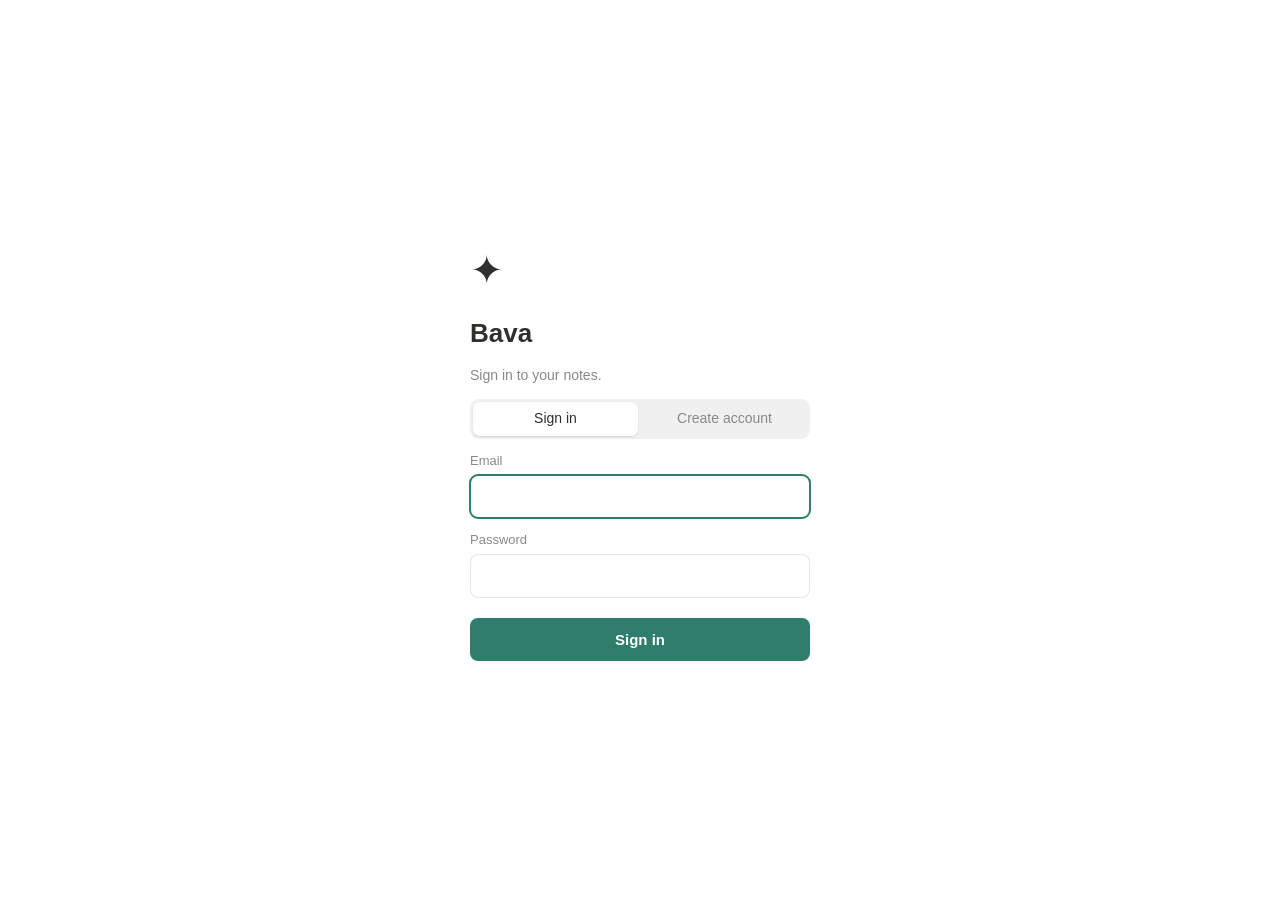
==== commit 7fa2e3f4: "Update Bava app" ====
--- a/index.html
+++ b/index.html
@@ -12,8 +12,8 @@
         document.documentElement.dataset.theme = dark ? 'dark' : 'light';
       } catch {}
     </script>
-    <script type="module" crossorigin src="./assets/index-BcwdCtlz.js"></script>
-    <link rel="stylesheet" crossorigin href="./assets/index-BFUiFNcL.css">
+    <script type="module" crossorigin src="./assets/index-CbzE6X-x.js"></script>
+    <link rel="stylesheet" crossorigin href="./assets/index-B1WxCcOu.css">
   </head>
   <body>
     <div id="root"></div>
--- a/assets/index-B1WxCcOu.css
+++ b/assets/index-B1WxCcOu.css
@@ -0,0 +1 @@
+:root{--bg:#fff;--sidebar:#f7f7f5;--text:#2f2f2c;--muted:#8a8984;--hover:#37352f12;--active:#37352f1c;--border:#37352f21;--accent:#2f7d6d;--mark:#fdecc8;--code-bg:#f4f3f0;--shadow:0 8px 28px #0f0f0f24, 0 0 0 1px #0f0f0f0f;--danger:#d1453b;--lightningcss-light:initial;--lightningcss-dark: ;color-scheme:light}:root[data-theme=dark]{--bg:#1d1d1c;--sidebar:#252524;--text:#e8e6e1;--muted:#94928c;--hover:#ffffff0f;--active:#ffffff1a;--border:#ffffff1f;--accent:#5cc0a8;--mark:#5a4a1e;--code-bg:#2b2b29;--shadow:0 8px 28px #00000080, 0 0 0 1px #ffffff14;--danger:#ef7066;--lightningcss-light: ;--lightningcss-dark:initial;color-scheme:dark}*{box-sizing:border-box}html,body,#root{height:100%;margin:0}body{background:var(--bg);color:var(--text);-webkit-font-smoothing:antialiased;font:15px/1.55 -apple-system,BlinkMacSystemFont,Segoe UI,Roboto,Helvetica,Arial,sans-serif}button{font:inherit;color:inherit;cursor:pointer;background:0 0;border:0;padding:0}kbd{color:var(--muted);border:1px solid var(--border);border-radius:4px;padding:0 4px;font:11px ui-monospace,monospace}.app{height:100%;display:flex}.sidebar{background:var(--sidebar);border-right:1px solid var(--border);-webkit-user-select:none;user-select:none;flex-shrink:0;width:260px;padding:10px 6px 40px;font-size:14px;overflow-y:auto}.sidebar-head{justify-content:space-between;align-items:center;padding:4px 8px 10px;display:flex}.brand{font-weight:650}.side-btn{width:100%;color:var(--muted);border-radius:6px;align-items:center;gap:6px;padding:4px 10px;display:flex}.side-btn:hover{background:var(--hover)}.side-btn kbd{margin-left:auto}.side-label{color:var(--muted);padding:16px 10px 4px;font-size:12px;font-weight:600}.tree,.tree ul{margin:0;padding:0;list-style:none}.tree-row{cursor:pointer;border-radius:6px;align-items:center;gap:4px;height:30px;padding-right:4px;display:flex;position:relative}.tree-row:hover{background:var(--hover)}.tree-row.active{background:var(--active);font-weight:550}.tree-row.dragging{opacity:.4}.tree-row.drop-inside{background:color-mix(in srgb, var(--accent) 22%, transparent)}.tree-row.drop-before{box-shadow:inset 0 2px 0 var(--accent)}.tree-row.drop-after{box-shadow:inset 0 -2px 0 var(--accent)}.tree-icon{text-align:center;flex-shrink:0;width:20px}.tree-title{white-space:nowrap;text-overflow:ellipsis;flex:1;min-width:0;overflow:hidden}.tree-empty{color:var(--muted);height:26px;font-size:13px;line-height:26px}.icon-btn{width:22px;height:22px;color:var(--muted);border-radius:4px;flex-shrink:0;place-items:center;font-size:15px;display:inline-grid}.icon-btn:hover{background:var(--active);color:var(--text)}.chevron span{font-size:18px;line-height:1;transition:transform .12s;display:inline-block}.row-actions{gap:2px;display:none}.tree-row:hover .row-actions,.tree-row:focus-within .row-actions{display:flex}.rename-input{min-width:0;font:inherit;color:inherit;background:var(--bg);border:1px solid var(--accent);border-radius:4px;outline:none;flex:1;padding:1px 4px}.menu{z-index:20;background:var(--bg);box-shadow:var(--shadow);border-radius:8px;min-width:150px;padding:4px;font-weight:400;position:absolute;top:30px;right:4px}.menu button{text-align:left;border-radius:5px;width:100%;padding:6px 10px;display:block}.menu button:hover{background:var(--hover)}.menu .danger{color:var(--danger)}.main{flex:1;min-width:0;overflow-y:auto}.crumbs{z-index:5;background:var(--bg);flex-wrap:wrap;padding:10px 16px;font-size:14px;display:flex;position:sticky;top:0}.crumbs button{border-radius:4px;padding:2px 6px}.crumbs button:hover{background:var(--hover)}.crumbs .sep{color:var(--muted);margin:0 2px}.page-body{max-width:760px;margin:0 auto;padding:48px 56px 30vh}.page-icon-row{min-height:32px;position:relative}.page-icon{border-radius:8px;padding:2px 4px;font-size:64px;line-height:1.1}.page-icon:hover{background:var(--hover)}.ghost-btn{color:var(--muted);opacity:0;border-radius:6px;padding:4px 8px;font-size:14px;transition:opacity .15s}.page-body:hover .ghost-btn,.ghost-btn:focus{opacity:1}.ghost-btn:hover{background:var(--hover)}.emoji-picker{z-index:20;background:var(--bg);width:320px;box-shadow:var(--shadow);border-radius:10px;grid-template-columns:repeat(8,1fr);gap:2px;padding:8px;display:grid;position:absolute;top:100%;left:0}.emoji-picker button{border-radius:6px;padding:3px 0;font-size:22px}.emoji-picker button:hover{background:var(--hover)}.emoji-picker .remove{color:var(--muted);grid-column:1/-1;padding:6px;font-size:13px}.title{resize:none;field-sizing:content;width:100%;color:var(--text);background:0 0;border:0;outline:none;margin:8px 0 12px;padding:0;font-family:inherit;font-size:40px;font-weight:700;line-height:1.2;display:block;overflow:hidden}.title::placeholder{color:var(--muted);opacity:.5}.loading,.empty{color:var(--muted);text-align:center;padding:60px}.btn{background:var(--accent);color:#fff;border-radius:8px;margin-top:8px;padding:8px 16px}.prose{outline:none;min-height:200px}.prose>*+*{margin-top:4px}.prose p{margin:0;padding:3px 0}.prose h1,.prose h2,.prose h3{margin:1.4em 0 4px;font-weight:650;line-height:1.3}.prose h1{font-size:30px}.prose h2{font-size:23px}.prose h3{font-size:19px}.prose ul,.prose ol{margin:2px 0;padding-left:1.6em}.prose ul[data-type=taskList]{padding-left:2px;list-style:none}.prose ul[data-type=taskList] li{align-items:flex-start;gap:8px;display:flex}.prose ul[data-type=taskList] li>label{-webkit-user-select:none;user-select:none;padding-top:5px}.prose ul[data-type=taskList] li>label input{width:16px;height:16px;accent-color:var(--accent);cursor:pointer}.prose ul[data-type=taskList] li>div{flex:1}.prose ul[data-type=taskList] li[data-checked=true]>div{color:var(--muted);text-decoration:line-through}.prose blockquote{border-left:3px solid var(--text);margin:6px 0;padding:2px 0 2px 14px}.prose pre{background:var(--code-bg);border-radius:6px;margin:8px 0;padding:14px 16px;font:13.5px/1.5 ui-monospace,SFMono-Regular,Menlo,monospace;overflow-x:auto}.prose code{font-family:ui-monospace,SFMono-Regular,Menlo,monospace;font-size:.88em}.prose :not(pre)>code{background:var(--code-bg);color:var(--danger);border-radius:4px;padding:2px 4px}.prose hr{border:0;border-top:1px solid var(--border);margin:16px 0}.prose img{border-radius:6px;max-width:100%;margin:8px 0;display:block}.prose img.ProseMirror-selectednode{outline:2px solid var(--accent)}.prose a{color:inherit;text-decoration:underline;-webkit-text-decoration-color:var(--muted);text-decoration-color:var(--muted)}.prose table{border-collapse:collapse;table-layout:fixed;width:100%;margin:10px 0}.prose th,.prose td{border:1px solid var(--border);vertical-align:top;padding:6px 8px;position:relative}.prose th{background:var(--hover);text-align:left;font-weight:600}.prose .selectedCell:after{content:"";background:color-mix(in srgb, var(--accent) 18%, transparent);pointer-events:none;position:absolute;inset:0}.prose .tableWrapper{overflow-x:auto}.prose p.is-empty:before,.prose h1.is-empty:before,.prose h2.is-empty:before,.prose h3.is-empty:before{content:attr(data-placeholder);color:var(--muted);opacity:.6;float:left;pointer-events:none;height:0}.slash-wrap{z-index:50;position:fixed}.slash-menu{background:var(--bg);width:280px;max-height:320px;box-shadow:var(--shadow);border-radius:10px;padding:6px;overflow-y:auto}.slash-menu button{text-align:left;border-radius:6px;align-items:center;gap:10px;width:100%;padding:5px 8px;display:flex}.slash-menu button.selected{background:var(--hover)}.slash-icon{border:1px solid var(--border);background:var(--bg);border-radius:6px;flex-shrink:0;place-items:center;width:38px;height:38px;font-size:14px;font-weight:600;display:grid}.slash-title{font-size:14px;display:block}.slash-hint{color:var(--muted);font-size:12px;display:block}.slash-none{color:var(--muted);padding:8px;font-size:14px}.overlay{z-index:100;background:#0f0f0f66;justify-content:center;align-items:flex-start;padding:12vh 16px 0;display:flex;position:fixed;inset:0}.search{background:var(--bg);width:100%;max-width:600px;box-shadow:var(--shadow);border-radius:12px;overflow:hidden}.search input{width:100%;color:var(--text);font:inherit;border:0;border-bottom:1px solid var(--border);background:0 0;outline:none;padding:16px 18px;font-size:17px}.results{max-height:50vh;padding:6px;overflow-y:auto}.results:empty{display:none}.results button{text-align:left;border-radius:8px;width:100%;padding:8px 12px;display:block}.results button.selected{background:var(--hover)}.r-title{font-weight:550;display:block}.r-snippet{color:var(--muted);white-space:nowrap;text-overflow:ellipsis;font-size:13px;display:block;overflow:hidden}.r-snippet mark{background:var(--mark);color:var(--text);border-radius:2px}.no-results{color:var(--muted);padding:10px 12px}@media (width<=700px){.sidebar{width:200px}.page-body{padding:24px 16px 30vh}.title{font-size:30px}}.import-box{background:var(--bg);box-shadow:var(--shadow);text-align:center;border-radius:12px;align-self:center;max-width:360px;margin-top:-12vh;padding:28px 32px}.import-box p{margin:6px 0}.muted{color:var(--muted);font-size:14px}.spinner{border:3px solid var(--border);border-top-color:var(--accent);border-radius:50%;width:28px;height:28px;margin:0 auto 12px;animation:.8s linear infinite spin}@keyframes spin{to{transform:rotate(360deg)}}.prose a[href^="#/"]{cursor:pointer;color:var(--accent);text-decoration-color:currentColor}.crumbs{align-items:center}.share{margin-left:auto;position:relative}.share-btn{border-radius:6px;padding:3px 10px;font-size:14px}.share-btn:hover{background:var(--hover)}.share-btn.on{color:var(--accent);font-weight:550}.share-panel{z-index:30;background:var(--bg);width:340px;box-shadow:var(--shadow);border-radius:10px;padding:14px;font-size:14px;position:absolute;top:calc(100% + 6px);right:0}.share-row{cursor:pointer;justify-content:space-between;align-items:center;gap:12px;display:flex}.share-row strong{display:block}.share-row .muted{font-size:13px;display:block}.share-row input{width:18px;height:18px;accent-color:var(--accent);flex-shrink:0}.share-link{align-items:center;gap:6px;margin-top:12px;display:flex}.share-link input{min-width:0;font:inherit;color:var(--text);background:var(--hover);border:1px solid var(--border);border-radius:6px;flex:1;padding:5px 8px;font-size:13px}.share-link button,.share-link a{border:1px solid var(--border);color:var(--text);border-radius:6px;padding:5px 8px;font-size:13px;text-decoration:none}.share-link button:hover,.share-link a:hover{background:var(--hover)}.small{margin:10px 0 0;font-size:13px}.shared-dot{font-size:11px}.share-status{border-radius:8px;margin-top:12px;padding:8px 10px;font-size:13px;line-height:1.45}.share-status.going{background:var(--hover);color:var(--text);align-items:flex-start;gap:8px;display:flex}.share-status.live{background:color-mix(in srgb, var(--accent) 14%, transparent);color:var(--accent);font-weight:600}.share-status.error{background:color-mix(in srgb, var(--danger) 12%, transparent);color:var(--text)}.share-status.error p{margin:0 0 8px}.share-status.error button{border:1px solid var(--border);background:var(--bg);border-radius:6px;padding:4px 10px;font-size:13px}.share-link button.primary{background:var(--accent);color:#fff;border-color:#0000;font-weight:600}.share-actions{gap:14px;margin-top:10px;font-size:13px;display:flex}.share-actions a,.share-panel .small a{color:var(--accent)}.dot-spinner{border:2px solid var(--border);border-top-color:var(--accent);border-radius:50%;flex-shrink:0;width:12px;height:12px;margin-top:3px;animation:.8s linear infinite spin}.site-status{color:var(--muted);border-radius:6px;align-items:center;gap:6px;padding:4px 10px;font-size:13px;text-decoration:none;display:flex}.site-status:hover{background:var(--hover)}button.site-status{text-align:left;cursor:pointer;width:100%;font:inherit;color:var(--danger);background:0 0;border:0;font-size:13px}.signin-wrap{background:var(--bg);place-items:center;min-height:100vh;padding:16px;display:grid}.signin{flex-direction:column;gap:12px;width:100%;max-width:340px;display:flex}.signin h1{margin:0;font-size:26px}.signin p{margin:0}.signin-logo{font-size:40px}.signin label{color:var(--muted);flex-direction:column;gap:4px;font-size:13px;display:flex}.signin input{font:inherit;border:1px solid var(--border);background:var(--bg);color:var(--text);border-radius:8px;padding:9px 11px;font-size:15px}.signin input:focus{outline:2px solid var(--accent);outline-offset:-1px}.signin-error{color:var(--danger);font-size:14px}.btn.primary{background:var(--accent);color:#fff;border-color:#0000;font-weight:600}.btn.primary:disabled{opacity:.7}.signin .btn{padding:10px;font-size:15px}.sign-out{color:var(--muted);margin-top:16px}.move-online{text-align:left;border:1px solid var(--border);border-radius:12px;max-width:460px;margin:60px auto 0;padding:20px 24px}.move-online h2{margin:0 0 8px}.trash{max-width:560px}.trash-head{border-bottom:1px solid var(--border);align-items:baseline;gap:10px;padding:14px 16px;display:flex}.trash-head .icon-btn{margin-left:auto}.trash-row{border-radius:8px;align-items:center;gap:8px;padding:8px 12px;display:flex}.trash-row:hover{background:var(--hover)}.trash-row .r-title{flex:1;min-width:0}.trash-row button,.trash-foot button{border:1px solid var(--border);background:var(--bg);color:var(--text);white-space:nowrap;border-radius:6px;padding:4px 10px;font-size:13px}.trash-row button.danger,.trash-foot button.danger{color:var(--danger)}.trash-foot{border-top:1px solid var(--border);text-align:right;padding:10px 16px}.trash-btn{margin-top:16px}.trash-btn+.sign-out{margin-top:0}.toast{z-index:120;background:var(--text);color:var(--bg);box-shadow:var(--shadow);border-radius:10px;align-items:center;gap:14px;max-width:calc(100vw - 32px);padding:10px 14px;font-size:14px;display:flex;position:fixed;bottom:24px;left:50%;transform:translate(-50%)}.toast button{color:inherit;cursor:pointer;background:0 0;border:0;font-size:14px;font-weight:650;text-decoration:underline}.results .trash-row button{text-align:center;flex-shrink:0;width:auto;display:inline-block}.trash-row .r-title{text-overflow:ellipsis;white-space:nowrap;overflow:hidden}.dbv{margin-top:8px}.dbv-bar{border-bottom:1px solid var(--border);flex-wrap:wrap;justify-content:space-between;align-items:center;gap:8px;margin-bottom:8px;padding-bottom:6px;display:flex}.dbv-tabs{flex-wrap:wrap;align-items:center;gap:2px;display:flex}.dbv-tabs button{color:var(--muted);border-radius:6px;padding:4px 9px;font-size:14px}.dbv-tabs button:hover{background:var(--hover)}.dbv-tabs button.on{color:var(--text);box-shadow:inset 0 -2px 0 var(--text);border-radius:6px 6px 0 0;font-weight:600}.dbv-add-view{position:relative}.dbv-tools{flex-wrap:wrap;align-items:center;gap:8px;display:flex}.dbv-filter{font:inherit;border:1px solid var(--border);background:var(--bg);color:var(--text);border-radius:6px;width:130px;padding:4px 8px;font-size:13px}.dbv-pick{color:var(--muted);align-items:center;gap:6px;font-size:13px;display:flex}.dbv-pick select{font:inherit;border:1px solid var(--border);background:var(--bg);color:var(--text);border-radius:6px;padding:3px 6px;font-size:13px}.dbv-ghost{color:var(--muted);border-radius:6px;padding:4px 8px;font-size:13px}.btn.dbv-new{margin-top:0;padding:5px 12px;font-size:14px}.dbv-empty{padding:24px 4px}.dbv-scroll{overflow-x:auto}.dbv-table{border-collapse:collapse;min-width:100%;font-size:14px}.dbv-table th,.dbv-table td{border-bottom:1px solid var(--border);border-right:1px solid var(--border);text-align:left;vertical-align:top;min-width:120px;padding:0;position:relative}.dbv-table th:last-child,.dbv-table td:last-child{border-right:0;min-width:40px}.dbv-table th{color:var(--muted);font-weight:500}.dbv-table th.name-col{min-width:220px;padding:6px 8px}.th-btn{text-align:left;width:100%;color:var(--muted);white-space:nowrap;padding:6px 8px;font-size:14px}.th-btn:hover,.cell:hover,.row-open:hover{background:var(--hover)}.row-open{text-align:left;gap:6px;width:100%;padding:6px 8px;font-weight:550;display:flex}.row-open span{text-decoration:underline;-webkit-text-decoration-color:var(--border);text-decoration-color:var(--border);text-underline-offset:3px}.cell{text-align:left;flex-wrap:wrap;align-items:center;gap:4px;width:100%;min-height:32px;padding:6px 8px;display:flex}.cell-input{font:inherit;border:1px solid var(--accent);background:var(--bg);width:100%;color:var(--text);border-radius:4px;padding:5px 8px;font-size:14px}td>input[type=checkbox]{margin:9px 10px}td>input[type=date].cell-input{background:0 0;border-color:#0000}td>input[type=date].cell-input:hover{background:var(--hover)}.empty-val{opacity:.6;font-size:13px}.dbv-add-row{text-align:left;width:100%;color:var(--muted);border-radius:6px;padding:7px 8px;font-size:14px;display:block}.dbv-add-row:hover{background:var(--hover)}.dbv-list-row{border-bottom:1px solid var(--border);text-align:left;justify-content:space-between;gap:12px;width:100%;padding:8px;display:flex}.dbv-list-row:hover{background:var(--hover)}.dbv-list-row .t{font-weight:550}.pills{flex-wrap:wrap;justify-content:flex-end;align-items:center;gap:6px;display:flex}.dbv-board{align-items:flex-start;gap:12px;padding-bottom:12px;display:flex;overflow-x:auto}.dbv-col{background:var(--hover);border-radius:10px;flex:0 0 250px;min-height:80px;padding:8px}.dbv-col.over{outline:2px solid var(--accent)}.dbv-col-head{align-items:center;gap:8px;padding:2px 4px 8px;font-size:13px;display:flex}.dbv-card{text-align:left;background:var(--bg);width:100%;box-shadow:0 1px 2px #00000014, 0 0 0 1px var(--border);cursor:grab;border-radius:8px;flex-direction:column;align-items:flex-start;gap:4px;margin-bottom:6px;padding:9px 10px;display:flex}.dbv-card .t{font-size:14px;font-weight:550}.dbv-cal-head{justify-content:space-between;align-items:center;margin-bottom:8px;display:flex}.dbv-cal-head button{border-radius:6px;padding:3px 9px;font-size:14px}.dbv-cal-head button:hover{background:var(--hover)}.dbv-cal-grid{border-top:1px solid var(--border);border-left:1px solid var(--border);grid-template-columns:repeat(7,minmax(0,1fr));display:grid}.dbv-cal-grid .dow{color:var(--muted);border-right:1px solid var(--border);border-bottom:1px solid var(--border);padding:4px 6px;font-size:12px}.dbv-cal-grid .day{border-right:1px solid var(--border);border-bottom:1px solid var(--border);min-height:92px;padding:4px;font-size:13px;overflow:hidden}.dbv-cal-grid .day.other{background:var(--hover);color:var(--muted)}.dbv-cal-grid .day.today .day-head span{background:var(--danger);color:#fff;border-radius:10px;padding:0 6px}.day-head{justify-content:space-between;display:flex}.day-add{opacity:0;border-radius:4px;padding:0 4px;font-size:13px}.day:hover .day-add{opacity:1}.dbv-chip{text-align:left;background:var(--bg);width:100%;box-shadow:0 0 0 1px var(--border);white-space:nowrap;text-overflow:ellipsis;border-radius:4px;margin-top:3px;padding:2px 6px;font-size:12px;display:block;overflow:hidden}.popover{z-index:60;background:var(--bg);min-width:220px;max-height:320px;box-shadow:var(--shadow);border-radius:8px;flex-direction:column;gap:2px;padding:6px;font-weight:400;display:flex;position:absolute;top:100%;left:0;overflow-y:auto}.popover>button{text-align:left;color:var(--text);border-radius:6px;align-items:center;gap:6px;padding:5px 8px;font-size:14px;display:flex}.popover>button:hover,.popover>button.picked{background:var(--hover)}.popover>button.danger{color:var(--danger);margin-top:4px}.pop-label{color:var(--muted);padding:6px 8px 2px;font-size:12px}.tag{white-space:nowrap;border-radius:4px;padding:0 7px;font-size:12.5px;line-height:1.5;display:inline-block}.tag-gray{color:#45443f;background:#e8e7e4}.tag-brown{color:#5c3b23;background:#eee0d6}.tag-orange{color:#7a3c0a;background:#fbe1cb}.tag-yellow{color:#6b5310;background:#f8edc1}.tag-green{color:#1f5b3a;background:#d7ecdf}.tag-blue{color:#1c4a73;background:#d5e6f5}.tag-purple{color:#4d2c74;background:#e7dcf3}.tag-pink{color:#712c50;background:#f6dbe8}.tag-red{color:#7d241c;background:#f8d9d6}[data-theme=dark] .tag-gray{color:#d7d5cf;background:#3a3a37}[data-theme=dark] .tag-brown{color:#e7cdb9;background:#4a3527}[data-theme=dark] .tag-orange{color:#f4c9a2;background:#5a3416}[data-theme=dark] .tag-yellow{color:#f0dc95;background:#554512}[data-theme=dark] .tag-green{color:#b5e0c4;background:#1f4630}[data-theme=dark] .tag-blue{color:#b6d4f0;background:#1d3c5a}[data-theme=dark] .tag-purple{color:#d6c2f0;background:#3c2a55}[data-theme=dark] .tag-pink{color:#f0c0d8;background:#55253d}[data-theme=dark] .tag-red{color:#f3bcb6;background:#5a2420}.row-props{border-bottom:1px solid var(--border);flex-direction:column;gap:2px;margin:4px 0 18px;padding-bottom:12px;display:flex}.row-prop{grid-template-columns:160px 1fr;align-items:start;font-size:14px;display:grid;position:relative}.row-prop-name{color:var(--muted);padding:6px 4px}.row-prop-val{position:relative}.row-prop-val>input[type=checkbox]{margin:9px 8px}.db-suggest{background:var(--hover);border-radius:10px;flex-wrap:wrap;align-items:center;gap:12px;margin:8px 0 16px;padding:12px 14px;font-size:14px;display:flex}.db-suggest .btn{margin-top:0}.db-make{margin:6px 0 10px}.fav-btn{color:var(--muted);border-radius:6px;margin-left:auto;padding:0 6px;font-size:17px}.fav-btn.on{color:#d9a400}.fav-btn:hover{background:var(--hover)}.title-static{margin:8px 0 6px;font-size:38px}.tasks-group{margin-top:22px}.tasks-group h3{margin:0 0 6px;font-size:15px}.tasks-group h3.overdue{color:var(--danger)}.task-row{border-bottom:1px solid var(--border);flex-wrap:wrap;align-items:center;gap:10px;padding:6px 4px;display:flex}.task-title{text-align:left;flex:1;min-width:160px;font-weight:550}.task-title:hover{text-decoration:underline}.task-db{margin-left:auto}.task-dot{border:1.5px solid var(--border);border-radius:50%;width:13px;height:13px}.side-btn.active{background:var(--active)}@media (width<=700px){.row-prop{grid-template-columns:110px 1fr}.dbv-col{flex-basis:220px}.dbv-cal-grid .day{min-height:64px}}.fav-btn+.share{margin-left:4px}.side-section{margin-top:2px}.side-label{align-items:center;display:flex}.side-label-btn{font:inherit;color:inherit;border-radius:4px;align-items:center;gap:4px;margin-left:-4px;padding:1px 4px;display:flex}.side-label-btn:hover{background:var(--hover)}.side-label .caret{opacity:0;font-size:10px}.side-label:hover .caret{opacity:1}.side-add{opacity:0;width:20px;height:20px;margin-left:auto;font-size:13px}.side-label:hover .side-add,.side-add:focus{opacity:1}.side-hint{color:var(--muted);padding:2px 10px 6px;font-size:12.5px;line-height:1.4}.chevron.invisible{visibility:hidden}.upcoming-row .up-date{color:var(--muted);flex-shrink:0;width:44px;padding-left:4px;font-size:11.5px}.side-foot{margin-top:auto;padding-top:14px}.customize{position:relative}.customize-menu{inset:auto 4px 32px}.check-row{cursor:pointer;border-radius:6px;align-items:center;gap:8px;padding:5px 8px;font-size:14px;display:flex}.check-row:hover{background:var(--hover)}.check-row input{accent-color:var(--accent)}.home .home-actions{grid-template-columns:repeat(auto-fill,minmax(170px,1fr));gap:8px;margin:18px 0 26px;display:grid}.home-actions button{text-align:left;box-shadow:0 0 0 1px var(--border);border-radius:10px;align-items:center;gap:8px;padding:12px;font-size:14px;display:flex}.home-actions button:hover:not(:disabled){background:var(--hover)}.home-actions button:disabled{opacity:.5}.home-h{color:var(--muted);margin:0 0 8px;font-size:13px;font-weight:600}.home-h.overdue{color:var(--danger)}.home-cards{grid-template-columns:repeat(auto-fill,minmax(140px,1fr));gap:10px;margin-bottom:26px;display:grid}.home-card{box-shadow:0 0 0 1px var(--border);text-align:left;border-radius:10px;flex-direction:column;align-items:flex-start;gap:6px;min-height:96px;padding:12px;display:flex}.home-card:hover{background:var(--hover)}.hc-icon{font-size:22px}.hc-title{-webkit-line-clamp:2;-webkit-box-orient:vertical;font-size:14px;font-weight:600;display:-webkit-box;overflow:hidden}.hc-sub{color:var(--muted);margin-top:auto;font-size:12px}.home-cols{grid-template-columns:1fr 1fr;gap:24px;display:grid}.home-line{text-align:left;border-bottom:1px solid var(--border);align-items:baseline;gap:10px;width:100%;padding:6px 4px;font-size:14px;display:flex}.home-line:hover{background:var(--hover)}.hl-date{width:92px;color:var(--muted);flex-shrink:0;font-size:12.5px}.hl-date.overdue{color:var(--danger)}.hl-title{text-overflow:ellipsis;white-space:nowrap;flex:1;min-width:0;overflow:hidden}.page-body.wide{max-width:980px}.lib-bar{flex-wrap:wrap;align-items:center;gap:10px;margin:12px 0 14px;display:flex}.lib-row{text-align:left;border-bottom:1px solid var(--border);grid-template-columns:minmax(0,2fr) minmax(0,2fr) 110px 100px;align-items:baseline;gap:12px;width:100%;padding:7px 6px;font-size:14px;display:grid}.lib-row:hover{background:var(--hover)}.lib-name,.lib-path{text-overflow:ellipsis;white-space:nowrap;overflow:hidden}.time-cell{font-variant-numeric:tabular-nums;align-items:center;gap:6px;padding:4px 6px;font-size:13.5px;display:inline-flex}.timer-btn{width:22px;height:22px;box-shadow:0 0 0 1px var(--border);color:var(--accent);border-radius:50%;font-size:10px}.timer-btn.on{background:var(--danger);color:#fff;box-shadow:none}.timer-reset{border-radius:4px;padding:0 3px;font-size:13px}.timer-reset:hover{background:var(--hover)}.dbv-table tfoot td{border-top:1px solid var(--border);padding:6px 8px}.dbv-cap{width:52px;font:inherit;border:1px solid var(--border);background:var(--bg);color:var(--text);border-radius:6px;margin-left:6px;padding:2px 4px}.dbv-work{margin-top:8px}.work-row{text-align:left;border-bottom:1px solid var(--border);grid-template-columns:minmax(110px,1.2fr) minmax(140px,2fr) 70px 100px 60px 80px;align-items:center;gap:12px;width:100%;padding:8px 6px;font-size:14px;display:grid}button.work-row:hover{background:var(--hover)}.work-head{cursor:default}.work-bar{background:var(--hover);border-radius:5px;height:20px;position:relative;overflow:hidden}.work-fill{background:color-mix(in srgb, var(--accent) 45%, transparent);position:absolute;inset:0 auto 0 0}.work-row.over .work-fill{background:color-mix(in srgb, var(--danger) 55%, transparent);width:100%!important}.work-num{padding-left:8px;font-size:12.5px;font-weight:600;line-height:20px;position:relative}.work-row .overdue{color:var(--danger);font-weight:600}.work-items{padding:4px 0 10px 18px}@media (width<=700px){.home-cols{grid-template-columns:1fr}.lib-row{grid-template-columns:1fr;gap:2px}.work-row{grid-template-columns:1fr 1.4fr 50px}.work-row>:nth-child(n+4){display:none}}.sidebar{flex-direction:column;display:flex}.sidebar>*{flex-shrink:0}.prose video{background:#000;border-radius:6px;width:100%;max-height:70vh;margin:8px 0;display:block}.prose .embed{aspect-ratio:16/9;background:#000;border-radius:6px;margin:8px 0;position:relative;overflow:hidden}.prose .embed iframe{border:0;width:100%;height:100%;position:absolute;inset:0}.prose .embed-bad{aspect-ratio:auto;background:var(--hover);color:var(--muted);padding:12px}.prose video.ProseMirror-selectednode,.prose .embed.ProseMirror-selectednode{outline:2px solid var(--accent)}.rec-bar{z-index:90;background:var(--bg);max-width:min(860px,100vw - 32px);box-shadow:var(--shadow);border-radius:12px;flex-wrap:wrap;align-items:center;gap:12px;padding:10px 14px;font-size:14px;display:flex;position:fixed;bottom:18px;left:50%;transform:translate(-50%)}.rec-bar .btn{margin-top:0;padding:6px 12px}.rec-title{text-align:left;font-weight:600}.rec-hint{color:var(--muted);font-size:12.5px}.rec-dot{background:var(--danger);border-radius:50%;width:10px;height:10px;animation:1.4s infinite rec-pulse}@keyframes rec-pulse{50%{opacity:.3}}.spinner.small{border-width:2px;width:16px;height:16px;margin:0}.meet-prompt{z-index:95;background:var(--bg);width:min(380px,100vw - 32px);box-shadow:var(--shadow);border-radius:12px;padding:14px 16px;font-size:14px;position:fixed;bottom:18px;right:18px}.meet-prompt p{margin:8px 0;line-height:1.45}.mp-actions{flex-wrap:wrap;align-items:center;gap:8px;margin-top:10px;display:flex}.mp-actions .btn{margin-top:0}.cal-panel{margin-bottom:26px}.cal-panel .home-h{align-items:center;display:flex}.cal-tools{gap:4px;margin-left:auto;display:flex}.cal-line{align-items:center}.rec-btn{margin-left:4px;font-size:15px}.fav-btn.rec-btn{margin-left:0}.fav-btn+.rec-btn{margin-left:2px}a.dbv-ghost{text-decoration:none;display:inline-block}.dbv-ghost:hover{background:var(--hover)}.chat-tools{gap:4px;margin-left:auto;display:flex}.chat-list{z-index:20;background:var(--bg);border:1px solid var(--border);width:320px;max-height:60vh;box-shadow:var(--shadow);border-radius:10px;padding:6px;position:fixed;top:44px;right:16px;overflow:auto}.chat-list-row{border-radius:6px;align-items:center;display:flex}.chat-list-row:hover{background:var(--hover)}.chat-list-title{text-align:left;text-overflow:ellipsis;white-space:nowrap;flex:1;padding:6px 8px;overflow:hidden}.chat-body{padding-bottom:180px}.chat-empty{margin-top:8vh}.chat-suggest{flex-wrap:wrap;gap:8px;margin-top:16px;display:flex}.btn.ghost{color:var(--text);border:1px solid var(--border);background:0 0;margin-top:0;font-size:14px}.btn.ghost:hover{background:var(--hover)}.chat-msg{margin:0 0 18px;line-height:1.6}.chat-msg.user p{background:var(--hover);white-space:pre-wrap;border-radius:12px;margin:0;padding:8px 14px;display:inline-block}.chat-msg.user{text-align:right}.chat-msg.error{color:var(--danger)}.chat-answer{overflow-wrap:break-word}.chat-answer p{margin:0 0 10px}.chat-answer ul,.chat-answer ol{margin:0 0 10px;padding-left:22px}.chat-answer h4{margin:14px 0 6px;font-size:15px}.chat-answer code{background:var(--code-bg);border-radius:4px;padding:1px 4px;font-size:.9em}.chat-link{color:var(--accent);font:inherit;padding:0;text-decoration:underline}.chat-sources{flex-wrap:wrap;align-items:center;gap:6px;margin-top:4px;display:flex}.chat-chip{border:1px solid var(--border);color:var(--muted);border-radius:999px;padding:2px 10px;font-size:12px}.chat-chip:hover{background:var(--hover)}.chat-input{background:var(--bg);grid-template-columns:1fr auto;align-items:end;gap:8px;max-width:760px;margin:0 auto;padding:12px 56px 16px;display:grid;position:sticky;bottom:0}.chat-input textarea{resize:none;border:1px solid var(--border);font:inherit;background:var(--bg);color:var(--text);border-radius:10px;padding:10px 12px}.chat-input .btn{margin:0}.chat-note{grid-column:1/-1;margin:0}@media (width<=700px){.chat-input{padding:10px 16px}}.chat-table{margin:0 0 12px;overflow-x:auto}.chat-table table{border-collapse:collapse;font-size:14px}.chat-table th,.chat-table td{border:1px solid var(--border);text-align:left;vertical-align:top;min-width:4.5em;padding:5px 8px}.chat-table th{background:var(--hover);font-weight:600}.signin form{flex-direction:column;gap:12px;display:flex}.signin-tabs{background:var(--hover);border-radius:9px;gap:4px;padding:3px;display:flex}.signin-tabs button{color:var(--muted);border-radius:7px;flex:1;padding:6px 8px;font-size:14px}.signin-tabs button.on{background:var(--bg);color:var(--text);box-shadow:0 1px 2px #0000001f}.signin-invite{background:var(--mark);border-radius:8px;padding:8px 10px;font-size:14px}.link-btn{color:var(--accent);font-size:inherit;padding:0;text-decoration:underline}.danger-text{color:var(--danger)!important}.ws-menu{flex:1;min-width:0;position:relative}.ws-btn{border-radius:6px;align-items:center;gap:8px;max-width:100%;padding:3px 6px;font-weight:650;display:flex}.ws-btn:hover{background:var(--hover)}.ws-icon{background:var(--accent);color:#fff;border-radius:5px;flex:none;place-items:center;width:22px;height:22px;font-size:12px;font-weight:650;display:inline-grid}.ws-name{text-overflow:ellipsis;white-space:nowrap;overflow:hidden}.ws-dropdown{min-width:230px;top:32px;left:0;right:auto}.ws-dropdown button{align-items:center;gap:8px;display:flex}.ws-dropdown button.active{background:var(--active)}.ws-dropdown hr{border:none;border-top:1px solid var(--border);margin:4px 0}.ws-who{text-overflow:ellipsis;padding:4px 10px 6px;overflow:hidden}.ws-dialog{flex-direction:column;max-width:560px;max-height:80vh;display:flex}.ws-dialog-body{padding:4px 16px 16px;overflow-y:auto}.ws-dialog-body form:not(.ws-row){flex-direction:column;gap:10px;display:flex}.ws-section{border-bottom:1px solid var(--border);padding:10px 0}.ws-section:last-child{border-bottom:none}.ws-section h4{margin:0 0 8px;font-size:14px}.ws-section h5{margin:12px 0 4px;font-size:12px;font-weight:500}.ws-section p{margin:0 0 8px}.ws-row{flex-wrap:wrap;align-items:center;gap:6px;display:flex}.ws-input{min-width:160px;font:inherit;border:1px solid var(--border);background:var(--bg);color:var(--text);border-radius:7px;flex:1;padding:7px 9px;font-size:14px}.ws-row select{font:inherit;border:1px solid var(--border);background:var(--bg);color:var(--text);border-radius:7px;padding:6px 8px;font-size:14px}.ws-fresh{background:var(--code-bg);border-radius:8px;align-items:center;gap:6px;margin-top:8px;padding:8px;display:flex}.ws-fresh code{overflow-wrap:anywhere;flex:1;min-width:0;font-size:12px}.ws-member{flex-wrap:wrap;justify-content:space-between;align-items:center;gap:8px;padding:6px 0;display:flex}.ws-actions{align-items:center;gap:4px;display:flex}.ws-actions select{font:inherit;border:1px solid var(--border);background:var(--bg);color:var(--text);border-radius:6px;padding:3px 6px;font-size:13px}.remote-banner{background:var(--mark);border-radius:8px;flex-wrap:wrap;align-items:center;gap:8px;max-width:720px;margin:8px auto 0;padding:8px 12px;font-size:14px;display:flex}.view-only-note{background:var(--hover);max-width:720px;color:var(--muted);border-radius:8px;margin:8px auto 0;padding:6px 12px;font-size:13px}.view-only .row-actions,.view-only .tree-row:hover .row-actions{display:none}
